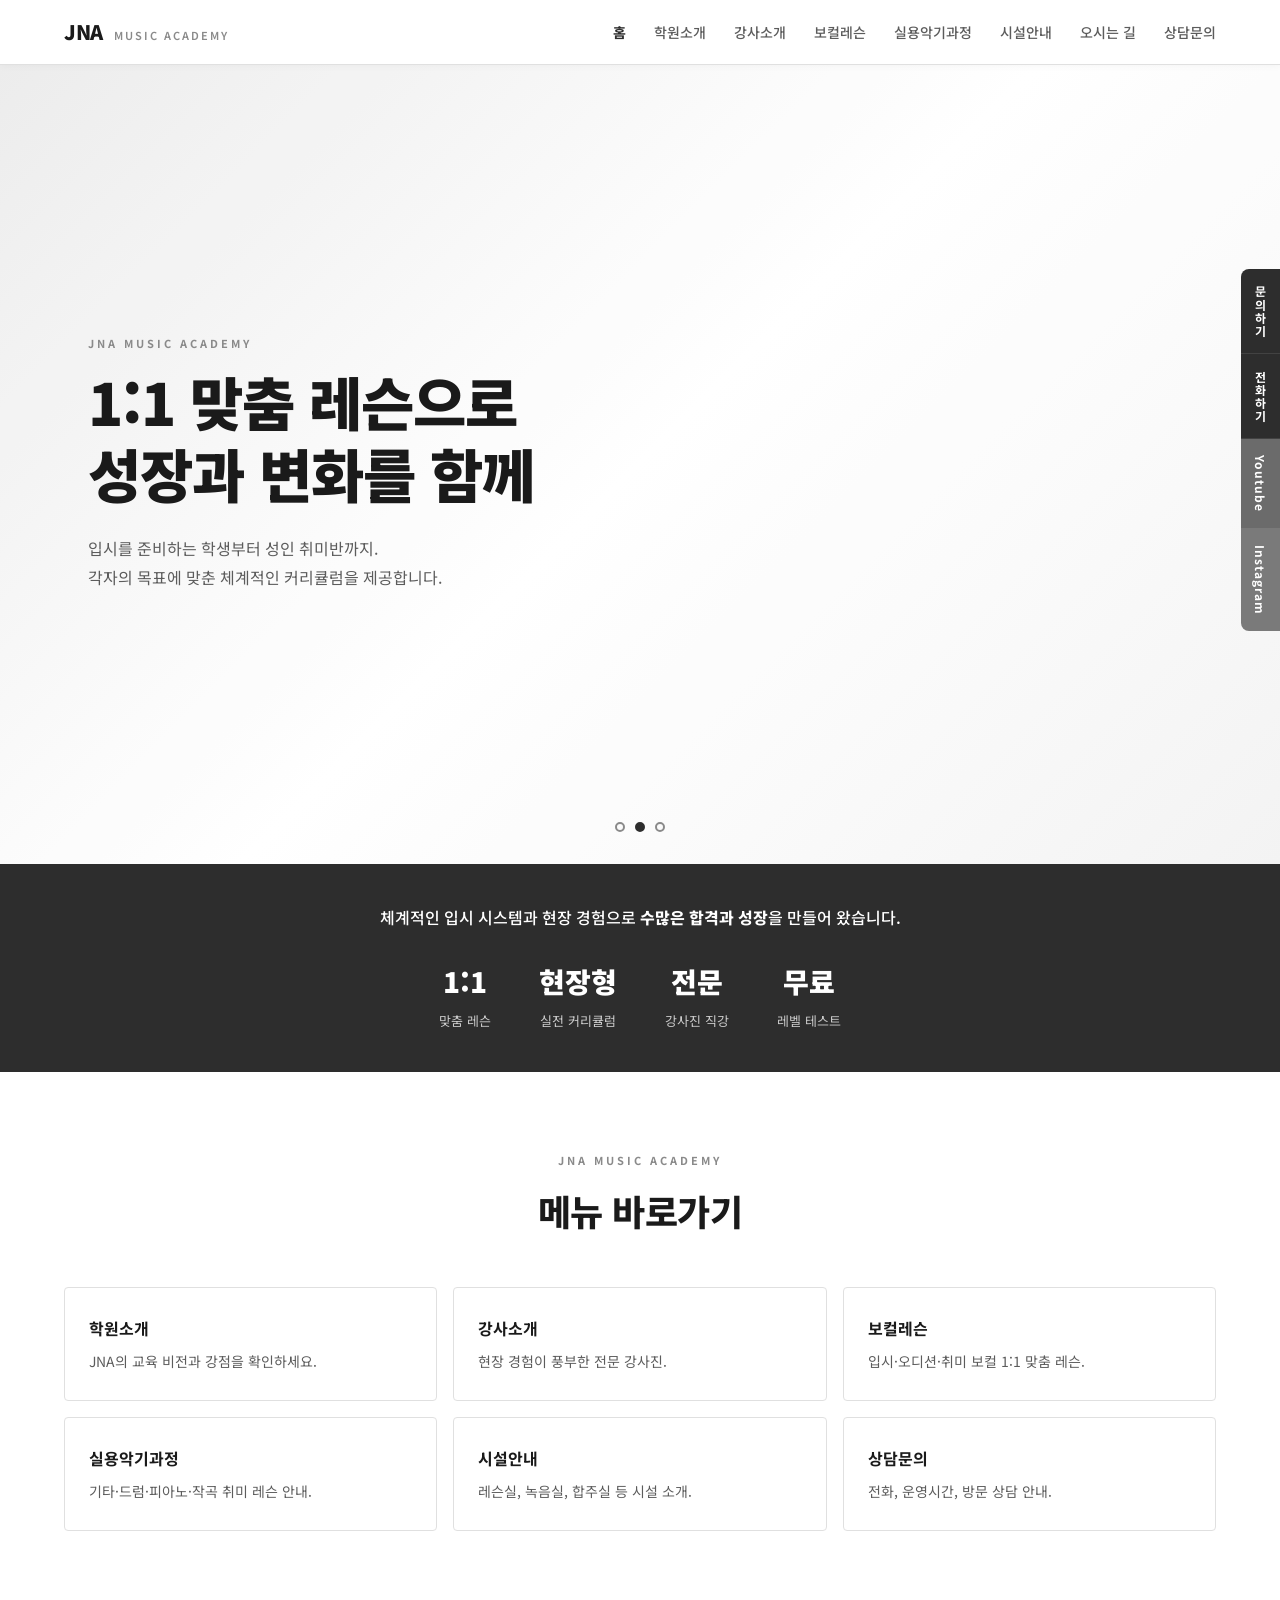
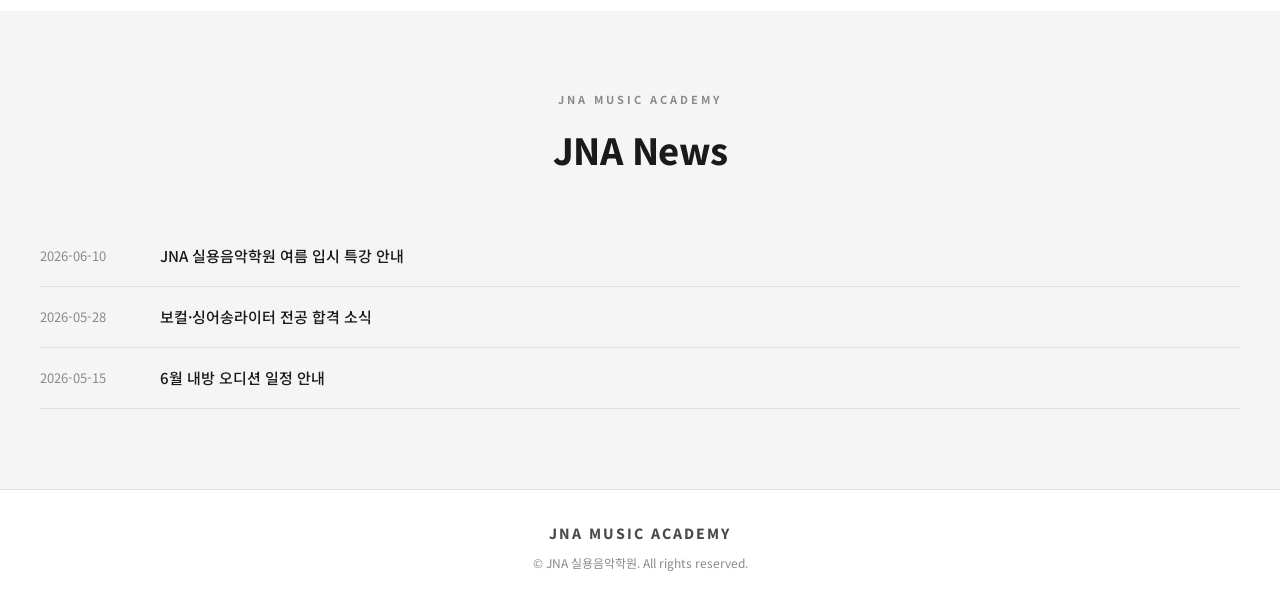
==== index.html @ 7a5629a4 "Add files via upload" ====
<!DOCTYPE html>
<html lang="ko">
<head>
  <meta charset="UTF-8">
  <meta name="viewport" content="width=device-width, initial-scale=1.0">
  <meta name="description" content="JNA 실용음악학원 — 보컬, 작곡·편곡, 프로듀싱, 실용음악 입시 전문">
  <title>JNA 실용음악학원</title>
  <link rel="preconnect" href="https://fonts.googleapis.com">
  <link rel="preconnect" href="https://fonts.gstatic.com" crossorigin>
  <link href="https://fonts.googleapis.com/css2?family=Noto+Sans+KR:wght@400;500;600;700;800;900&display=swap" rel="stylesheet">
  <link rel="stylesheet" href="styles.css">
</head>
<body data-page="home">

  <div id="site-quick"></div>
  <div id="site-header"></div>

  <section class="hero">
    <div class="hero-slide active">
      <div class="hero-dim"></div>
      <div class="hero-content">
        <p class="brand-tag">JNA Music Academy</p>
        <h1>즐거움과 성장으로 이어지는<br>실용음악 교육</h1>
        <p class="hero-sub">취미 보컬부터 실용음악 입시, 그리고 다양한 악기 레슨까지.<br>1:1 맞춤 수업과 체계적인 커리큘럼으로 각자의 목표를 함께 만들어갑니다.</p>
      </div>
    </div>
    <div class="hero-slide">
      <div class="hero-dim"></div>
      <div class="hero-content">
        <p class="brand-tag">JNA Music Academy</p>
        <h1>1:1 맞춤 레슨으로<br>성장과 변화를 함께</h1>
        <p class="hero-sub">입시를 준비하는 학생부터 성인 취미반까지.<br>각자의 목표에 맞춘 체계적인 커리큘럼을 제공합니다.</p>
      </div>
    </div>
    <div class="hero-slide">
      <div class="hero-dim"></div>
      <div class="hero-content">
        <p class="brand-tag">JNA Music Academy</p>
        <h1>배움에서 무대까지<br>함께하는 음악 교육</h1>
        <p class="hero-sub">레슨실에서 익힌 실력을<br>녹음과 공연 등 다양한 경험으로 이어갑니다.</p>
      </div>
    </div>
    <div class="hero-dots">
      <button class="dot active" aria-label="슬라이드 1"></button>
      <button class="dot" aria-label="슬라이드 2"></button>
      <button class="dot" aria-label="슬라이드 3"></button>
    </div>
  </section>

  <section class="stats-bar">
    <div class="stats-inner">
      <p class="stats-copy">체계적인 입시 시스템과 현장 경험으로 <strong>수많은 합격과 성장</strong>을 만들어 왔습니다.</p>
      <div class="stats-nums">
        <div class="stat-item"><strong>1:1</strong><span>맞춤 레슨</span></div>
        <div class="stat-item"><strong>현장형</strong><span>실전 커리큘럼</span></div>
        <div class="stat-item"><strong>전문</strong><span>강사진 직강</span></div>
        <div class="stat-item"><strong>무료</strong><span>레벨 테스트</span></div>
      </div>
    </div>
  </section>

  <main>
    <section class="section">
      <div class="section-head">
        <p class="brand-tag">JNA Music Academy</p>
        <h2>메뉴 바로가기</h2>
      </div>
      <div class="home-links">
        <a href="about.html" class="home-link-card">
          <h3>학원소개</h3>
          <p>JNA의 교육 비전과 강점을 확인하세요.</p>
        </a>
        <a href="teachers.html" class="home-link-card">
          <h3>강사소개</h3>
          <p>현장 경험이 풍부한 전문 강사진.</p>
        </a>
        <a href="vocal.html" class="home-link-card">
          <h3>보컬레슨</h3>
          <p>입시·오디션·취미 보컬 1:1 맞춤 레슨.</p>
        </a>
        <a href="programs.html" class="home-link-card">
          <h3>실용악기과정</h3>
          <p>기타·드럼·피아노·작곡 취미 레슨 안내.</p>
        </a>
        <a href="facility.html" class="home-link-card">
          <h3>시설안내</h3>
          <p>레슨실, 녹음실, 합주실 등 시설 소개.</p>
        </a>
        <a href="contact.html" class="home-link-card">
          <h3>상담문의</h3>
          <p>전화, 운영시간, 방문 상담 안내.</p>
        </a>
      </div>
    </section>

    <section class="section section--news">
      <div class="section-head">
        <p class="brand-tag">JNA Music Academy</p>
        <h2>JNA News</h2>
      </div>
      <ul class="news-list">
        <li>
          <a href="#">
            <span class="news-date">2026-06-10</span>
            <span class="news-title">JNA 실용음악학원 여름 입시 특강 안내</span>
          </a>
        </li>
        <li>
          <a href="#">
            <span class="news-date">2026-05-28</span>
            <span class="news-title">보컬·싱어송라이터 전공 합격 소식</span>
          </a>
        </li>
        <li>
          <a href="#">
            <span class="news-date">2026-05-15</span>
            <span class="news-title">6월 내방 오디션 일정 안내</span>
          </a>
        </li>
      </ul>
    </section>
  </main>

  <div id="site-footer"></div>
  <script src="common.js"></script>
  <script src="script.js"></script>
</body>
</html>
---- styles.css ----
*, *::before, *::after { box-sizing: border-box; margin: 0; padding: 0; }

:root {
  --bg: #ffffff;
  --bg-section: #f5f5f5;
  --bg-card: #ffffff;
  --accent: #4a4a4a;
  --accent-dark: #2d2d2d;
  --accent-light: #8a8a8a;
  --text: #1a1a1a;
  --text-sub: #5c5c5c;
  --text-dim: #8a8a8a;
  --border: #e0e0e0;
  --font: 'Noto Sans KR', -apple-system, sans-serif;
  --max: 1200px;
}

html { scroll-behavior: smooth; }

body {
  font-family: var(--font);
  background: var(--bg);
  color: var(--text);
  font-size: 15px;
  line-height: 1.6;
  -webkit-font-smoothing: antialiased;
}

a { color: inherit; text-decoration: none; }
ul { list-style: none; }

/* ===== Quick Menu ===== */
.quick-menu {
  position: fixed;
  right: 0;
  top: 50%;
  transform: translateY(-50%);
  z-index: 200;
  display: flex;
  flex-direction: column;
}

.quick-item {
  writing-mode: vertical-rl;
  text-orientation: mixed;
  padding: 16px 10px;
  font-size: 12px;
  font-weight: 700;
  letter-spacing: 1px;
  background: var(--accent-dark);
  color: #fff;
  border-bottom: 1px solid rgba(255,255,255,0.1);
  transition: background 0.15s;
}

.quick-item:first-child { border-radius: 8px 0 0 0; }
.quick-item:last-child { border-radius: 0 0 0 8px; border-bottom: none; }

.quick-item:hover { background: var(--accent); }

.quick-item--yt { background: #6b6b6b; }
.quick-item--yt:hover { background: #555; }
.quick-item--ig { background: #7a7a7a; }
.quick-item--ig:hover { background: #636363; }

/* ===== Header ===== */
.header {
  position: fixed;
  top: 0;
  left: 0;
  right: 0;
  z-index: 100;
  background: rgba(255, 255, 255, 0.97);
  border-bottom: 1px solid var(--border);
  box-shadow: 0 1px 8px rgba(0,0,0,0.04);
}

.header-inner {
  max-width: var(--max);
  margin: 0 auto;
  display: flex;
  align-items: center;
  padding: 0 24px;
  height: 64px;
}

.logo {
  font-size: 20px;
  font-weight: 900;
  letter-spacing: -0.5px;
  flex-shrink: 0;
  color: var(--text);
}

.logo span {
  font-size: 11px;
  font-weight: 600;
  color: var(--accent-light);
  letter-spacing: 2px;
  text-transform: uppercase;
  margin-left: 6px;
}

.nav {
  display: flex;
  gap: 28px;
  margin-left: auto;
}

.nav a {
  font-size: 14px;
  font-weight: 500;
  color: var(--text-sub);
  transition: color 0.15s;
  white-space: nowrap;
}

.nav a:hover { color: var(--accent-dark); }

.nav a.is-active {
  color: var(--accent-dark);
  font-weight: 700;
}

.menu-toggle {
  display: none;
  flex-direction: column;
  gap: 5px;
  background: none;
  border: none;
  cursor: pointer;
  padding: 4px;
  margin-left: auto;
}

.menu-toggle span {
  display: block;
  width: 22px;
  height: 2px;
  background: var(--text);
}

.container {
  max-width: var(--max);
  margin: 0 auto;
  padding: 0 24px;
}

/* ===== Sub page hero ===== */
.page-hero {
  margin-top: 64px;
  padding: 56px 0 48px;
  background: var(--bg-section);
  border-bottom: 1px solid var(--border);
}

.page-hero h1 {
  font-size: clamp(28px, 4vw, 38px);
  font-weight: 800;
  letter-spacing: -0.5px;
  margin-bottom: 12px;
}

.page-hero p:last-child {
  font-size: 15px;
  color: var(--text-sub);
  line-height: 1.7;
  max-width: 560px;
}

.page-content {
  max-width: 720px;
}

.page-lead {
  font-size: 16px;
  color: var(--text-sub);
  line-height: 1.85;
  margin-bottom: 16px;
}

/* ===== Home quick links ===== */
.home-links {
  display: grid;
  grid-template-columns: repeat(3, 1fr);
  gap: 16px;
}

.home-link-card {
  display: block;
  padding: 28px 24px;
  background: var(--bg-card);
  border: 1px solid var(--border);
  border-radius: 4px;
  transition: border-color 0.2s, box-shadow 0.2s, transform 0.2s;
}

.home-link-card:hover {
  border-color: var(--accent-light);
  box-shadow: 0 4px 16px rgba(0,0,0,0.06);
  transform: translateY(-2px);
}

.home-link-card h3 {
  font-size: 16px;
  font-weight: 700;
  margin-bottom: 8px;
}

.home-link-card p {
  font-size: 14px;
  color: var(--text-sub);
  line-height: 1.6;
}

/* ===== Hero ===== */
.hero {
  position: relative;
  height: 100vh;
  min-height: 560px;
  max-height: 800px;
  margin-top: 64px;
  overflow: hidden;
}

.hero-slide {
  position: absolute;
  inset: 0;
  background: linear-gradient(135deg, #f0f0f0 0%, #ffffff 50%, #e8e8e8 100%);
  opacity: 0;
  transition: opacity 0.8s ease;
}

.hero-slide.active { opacity: 1; }

.hero-slide:nth-child(2) {
  background: linear-gradient(135deg, #eaeaea 0%, #ffffff 50%, #f2f2f2 100%);
}

.hero-slide:nth-child(3) {
  background: linear-gradient(135deg, #e8e8e8 0%, #fafafa 50%, #eeeeee 100%);
}

.hero-dim {
  position: absolute;
  inset: 0;
  background: rgba(255,255,255,0.1);
}

.hero-content {
  position: relative;
  z-index: 1;
  display: flex;
  flex-direction: column;
  justify-content: center;
  height: 100%;
  max-width: var(--max);
  margin: 0 auto;
  padding: 0 48px;
}

.hero h1 {
  font-size: clamp(36px, 6vw, 58px);
  font-weight: 900;
  line-height: 1.25;
  letter-spacing: -1px;
  margin-bottom: 24px;
  color: var(--text);
}

.hero-sub {
  font-size: 16px;
  color: var(--text-sub);
  line-height: 1.85;
  max-width: 520px;
}

.hero-dots {
  position: absolute;
  bottom: 32px;
  left: 50%;
  transform: translateX(-50%);
  display: flex;
  gap: 10px;
  z-index: 2;
}

.dot {
  width: 10px;
  height: 10px;
  border-radius: 50%;
  border: 2px solid var(--accent-light);
  background: transparent;
  cursor: pointer;
  padding: 0;
  transition: background 0.2s, border-color 0.2s;
}

.dot.active,
.dot:hover {
  background: var(--accent-dark);
  border-color: var(--accent-dark);
}

/* ===== Brand tag ===== */
.brand-tag {
  font-size: 11px;
  font-weight: 700;
  letter-spacing: 3px;
  text-transform: uppercase;
  color: var(--accent-light);
  margin-bottom: 12px;
}

/* ===== Stats bar ===== */
.stats-bar {
  background: var(--accent-dark);
  color: #fff;
  padding: 40px 24px;
}

.stats-inner {
  max-width: var(--max);
  margin: 0 auto;
  text-align: center;
}

.stats-copy {
  font-size: 16px;
  font-weight: 500;
  margin-bottom: 28px;
  line-height: 1.7;
}

.stats-copy strong { font-weight: 800; }

.stats-nums {
  display: flex;
  justify-content: center;
  gap: 48px;
  flex-wrap: wrap;
}

.stat-item strong {
  display: block;
  font-size: 28px;
  font-weight: 900;
  margin-bottom: 4px;
}

.stat-item span {
  font-size: 13px;
  opacity: 0.75;
}

/* ===== Sections ===== */
.section {
  padding: 80px 24px;
  max-width: var(--max);
  margin: 0 auto;
}

.section--dark {
  max-width: none;
  background: var(--bg-section);
  padding-left: 0;
  padding-right: 0;
}

.section--dark .section-head,
.section--dark .vision-grid,
.section--dark .program-grid {
  max-width: var(--max);
  margin-left: auto;
  margin-right: auto;
  padding: 0 24px;
}

.section-head {
  text-align: center;
  margin-bottom: 48px;
}

.section-head h2 {
  font-size: clamp(26px, 4vw, 36px);
  font-weight: 800;
  letter-spacing: -0.5px;
  margin-bottom: 12px;
  color: var(--text);
}

.section-desc {
  font-size: 15px;
  color: var(--text-sub);
  line-height: 1.7;
  max-width: 560px;
  margin: 0 auto;
}

/* ===== Video grid ===== */
.video-grid {
  display: grid;
  grid-template-columns: repeat(3, 1fr);
  gap: 20px;
}

.video-card {
  display: block;
  transition: transform 0.2s;
}

.video-card:hover { transform: translateY(-4px); }

.video-thumb {
  position: relative;
  aspect-ratio: 16/9;
  border: 1px solid var(--border);
  border-radius: 4px;
  overflow: hidden;
  margin-bottom: 12px;
  background: linear-gradient(135deg, #e8e8e8, #d4d4d4);
}

.play-btn {
  position: absolute;
  inset: 0;
  display: flex;
  align-items: center;
  justify-content: center;
  font-size: 13px;
  font-weight: 700;
  color: var(--text);
  background: rgba(255,255,255,0.55);
  transition: background 0.2s, color 0.2s;
}

.video-card:hover .play-btn {
  background: rgba(45, 45, 45, 0.75);
  color: #fff;
}

.video-card p {
  font-size: 14px;
  font-weight: 600;
  color: var(--text-sub);
}

/* ===== Vision ===== */
.vision-grid {
  display: grid;
  grid-template-columns: repeat(4, 1fr);
  gap: 16px;
}

.vision-card {
  background: var(--bg-card);
  border: 1px solid var(--border);
  padding: 32px 24px;
  text-align: center;
  transition: border-color 0.2s, box-shadow 0.2s;
}

.vision-card:hover {
  border-color: var(--accent-light);
  box-shadow: 0 4px 16px rgba(0,0,0,0.06);
}

.vision-card h3 {
  font-size: 16px;
  font-weight: 800;
  color: var(--accent-dark);
  margin-bottom: 14px;
}

.vision-card p {
  font-size: 14px;
  color: var(--text-sub);
  line-height: 1.7;
}

/* ===== Teachers ===== */
.teacher-grid {
  display: grid;
  grid-template-columns: repeat(3, 1fr);
  gap: 24px;
}

.teacher-item {
  text-align: center;
  padding: 36px 24px;
  background: var(--bg-card);
  border: 1px solid var(--border);
  border-radius: 4px;
  box-shadow: 0 2px 8px rgba(0,0,0,0.04);
}

.teacher-photo {
  width: 100px;
  height: 100px;
  margin: 0 auto 20px;
  border-radius: 50%;
  background: linear-gradient(135deg, #6b6b6b, #3d3d3d);
  display: flex;
  align-items: center;
  justify-content: center;
  font-size: 36px;
  font-weight: 900;
  color: #fff;
}

.teacher-item h3 {
  font-size: 18px;
  font-weight: 700;
  margin-bottom: 6px;
}

.teacher-field {
  font-size: 13px;
  color: var(--accent);
  font-weight: 600;
  margin-bottom: 12px;
}

.teacher-item p:last-child {
  font-size: 14px;
  color: var(--text-sub);
  line-height: 1.65;
}

/* ===== Programs ===== */
.program-grid {
  display: grid;
  grid-template-columns: repeat(4, 1fr);
  gap: 12px;
}

.program-item {
  background: var(--bg-card);
  border: 1px solid var(--border);
  padding: 24px 20px;
  transition: border-color 0.2s, box-shadow 0.2s;
}

a.program-item {
  display: block;
  text-decoration: none;
  color: inherit;
}

.program-item:hover {
  border-color: var(--accent-light);
  box-shadow: 0 2px 12px rgba(0,0,0,0.05);
}

.program-item h4 {
  font-size: 14px;
  font-weight: 700;
  margin-bottom: 8px;
  color: var(--text);
}

.program-item p {
  font-size: 13px;
  color: var(--text-dim);
  line-height: 1.6;
}

/* ===== Facility slider ===== */
.facility-slider {
  max-width: 900px;
  margin: 0 auto;
}

.facility-track {
  display: flex;
  overflow: hidden;
  border-radius: 4px;
  border: 1px solid var(--border);
}

.facility-slide {
  min-width: 100%;
  height: 400px;
  background-image: var(--bg);
  display: flex;
  align-items: center;
  justify-content: center;
  transition: transform 0.4s ease;
}

.facility-slide span {
  font-size: 28px;
  font-weight: 800;
  color: rgba(0,0,0,0.15);
  letter-spacing: 4px;
}

.facility-nav {
  display: flex;
  align-items: center;
  justify-content: center;
  gap: 24px;
  margin-top: 20px;
}

.fac-prev,
.fac-next {
  width: 40px;
  height: 40px;
  border: 1px solid var(--border);
  background: var(--bg-card);
  color: var(--text);
  font-size: 20px;
  cursor: pointer;
  border-radius: 4px;
  transition: border-color 0.15s, color 0.15s, background 0.15s;
}

.fac-prev:hover,
.fac-next:hover {
  border-color: var(--accent);
  color: var(--accent-dark);
  background: var(--bg-section);
}

.fac-count {
  font-size: 14px;
  color: var(--text-sub);
}

.fac-count em {
  font-style: normal;
  color: var(--accent-dark);
  font-weight: 700;
}

/* ===== News ===== */
.section--news {
  background: var(--bg-section);
  max-width: none;
}

.section--news {
  padding-left: 24px;
  padding-right: 24px;
}

.section--news .section-head,
.section--news .news-list {
  max-width: var(--max);
  margin-left: auto;
  margin-right: auto;
}

.news-list li {
  border-bottom: 1px solid var(--border);
}

.news-list a {
  display: flex;
  align-items: center;
  gap: 20px;
  padding: 18px 0;
  transition: color 0.15s;
}

.news-list a:hover { color: var(--accent-dark); }

.news-date {
  font-size: 13px;
  color: var(--text-dim);
  flex-shrink: 0;
  width: 100px;
}

.news-title {
  font-size: 15px;
  font-weight: 500;
}

/* ===== Contact ===== */
.contact-section {
  max-width: none;
  background: var(--bg-section);
}

.contact-section .section-head,
.contact-section .contact-box {
  max-width: 640px;
  margin-left: auto;
  margin-right: auto;
  padding: 0 24px;
}

.contact-box {
  text-align: center;
}

.contact-phone {
  margin-bottom: 32px;
}

.phone-num {
  display: block;
  font-size: clamp(32px, 6vw, 44px);
  font-weight: 900;
  letter-spacing: 2px;
  color: var(--accent-dark);
  margin-bottom: 8px;
  transition: opacity 0.15s;
}

.phone-num:hover { opacity: 0.7; }

.contact-phone p {
  font-size: 14px;
  color: var(--text-sub);
}

.hours-table {
  width: 100%;
  border-collapse: collapse;
  margin-bottom: 28px;
  font-size: 14px;
  background: var(--bg-card);
}

.hours-table th,
.hours-table td {
  padding: 12px 16px;
  border: 1px solid var(--border);
  text-align: left;
}

.hours-table th {
  width: 100px;
  background: var(--bg-section);
  font-weight: 700;
  color: var(--accent-dark);
}

.hours-table td { color: var(--text-sub); }

.contact-extra {
  margin-bottom: 32px;
  font-size: 14px;
  color: var(--text-sub);
  line-height: 2;
}

.contact-extra a { color: var(--text); }
.contact-extra a:hover { color: var(--accent-dark); }

.btn-contact {
  display: inline-block;
  padding: 16px 48px;
  background: var(--accent-dark);
  color: #fff;
  font-size: 16px;
  font-weight: 700;
  border-radius: 4px;
  transition: background 0.15s;
}

.btn-contact:hover { background: var(--accent); }

/* ===== Footer ===== */
.footer {
  padding: 32px 24px;
  border-top: 1px solid var(--border);
  text-align: center;
  background: var(--bg);
}

.footer-logo {
  font-size: 14px;
  font-weight: 800;
  color: var(--accent);
  letter-spacing: 2px;
  text-transform: uppercase;
  margin-bottom: 8px;
}

.footer p:last-child {
  font-size: 12px;
  color: var(--text-dim);
}

/* ===== Responsive ===== */
@media (max-width: 1024px) {
  .vision-grid { grid-template-columns: repeat(2, 1fr); }
  .program-grid { grid-template-columns: repeat(3, 1fr); }
}

@media (max-width: 768px) {
  .quick-menu { display: none; }

  .nav {
    display: none;
    position: absolute;
    top: 64px;
    left: 0;
    right: 0;
    flex-direction: column;
    gap: 0;
    background: rgba(255,255,255,0.98);
    border-bottom: 1px solid var(--border);
    padding: 12px 24px 20px;
    box-shadow: 0 4px 12px rgba(0,0,0,0.06);
  }

  .nav.open { display: flex; }

  .nav a {
    padding: 12px 0;
    border-bottom: 1px solid var(--border);
  }

  .menu-toggle { display: flex; }

  .hero-content { padding: 0 24px; }

  .video-grid { grid-template-columns: repeat(2, 1fr); }

  .teacher-grid { grid-template-columns: 1fr; }

  .program-grid { grid-template-columns: repeat(2, 1fr); }

  .stats-nums { gap: 24px; }

  .facility-slide { height: 260px; }

  .news-list a { flex-direction: column; align-items: flex-start; gap: 4px; }
}

@media (max-width: 900px) {
  .home-links { grid-template-columns: repeat(2, 1fr); }
}

@media (max-width: 480px) {
  .video-grid,
  .program-grid,
  .vision-grid,
  .home-links {
    grid-template-columns: 1fr;
  }
}
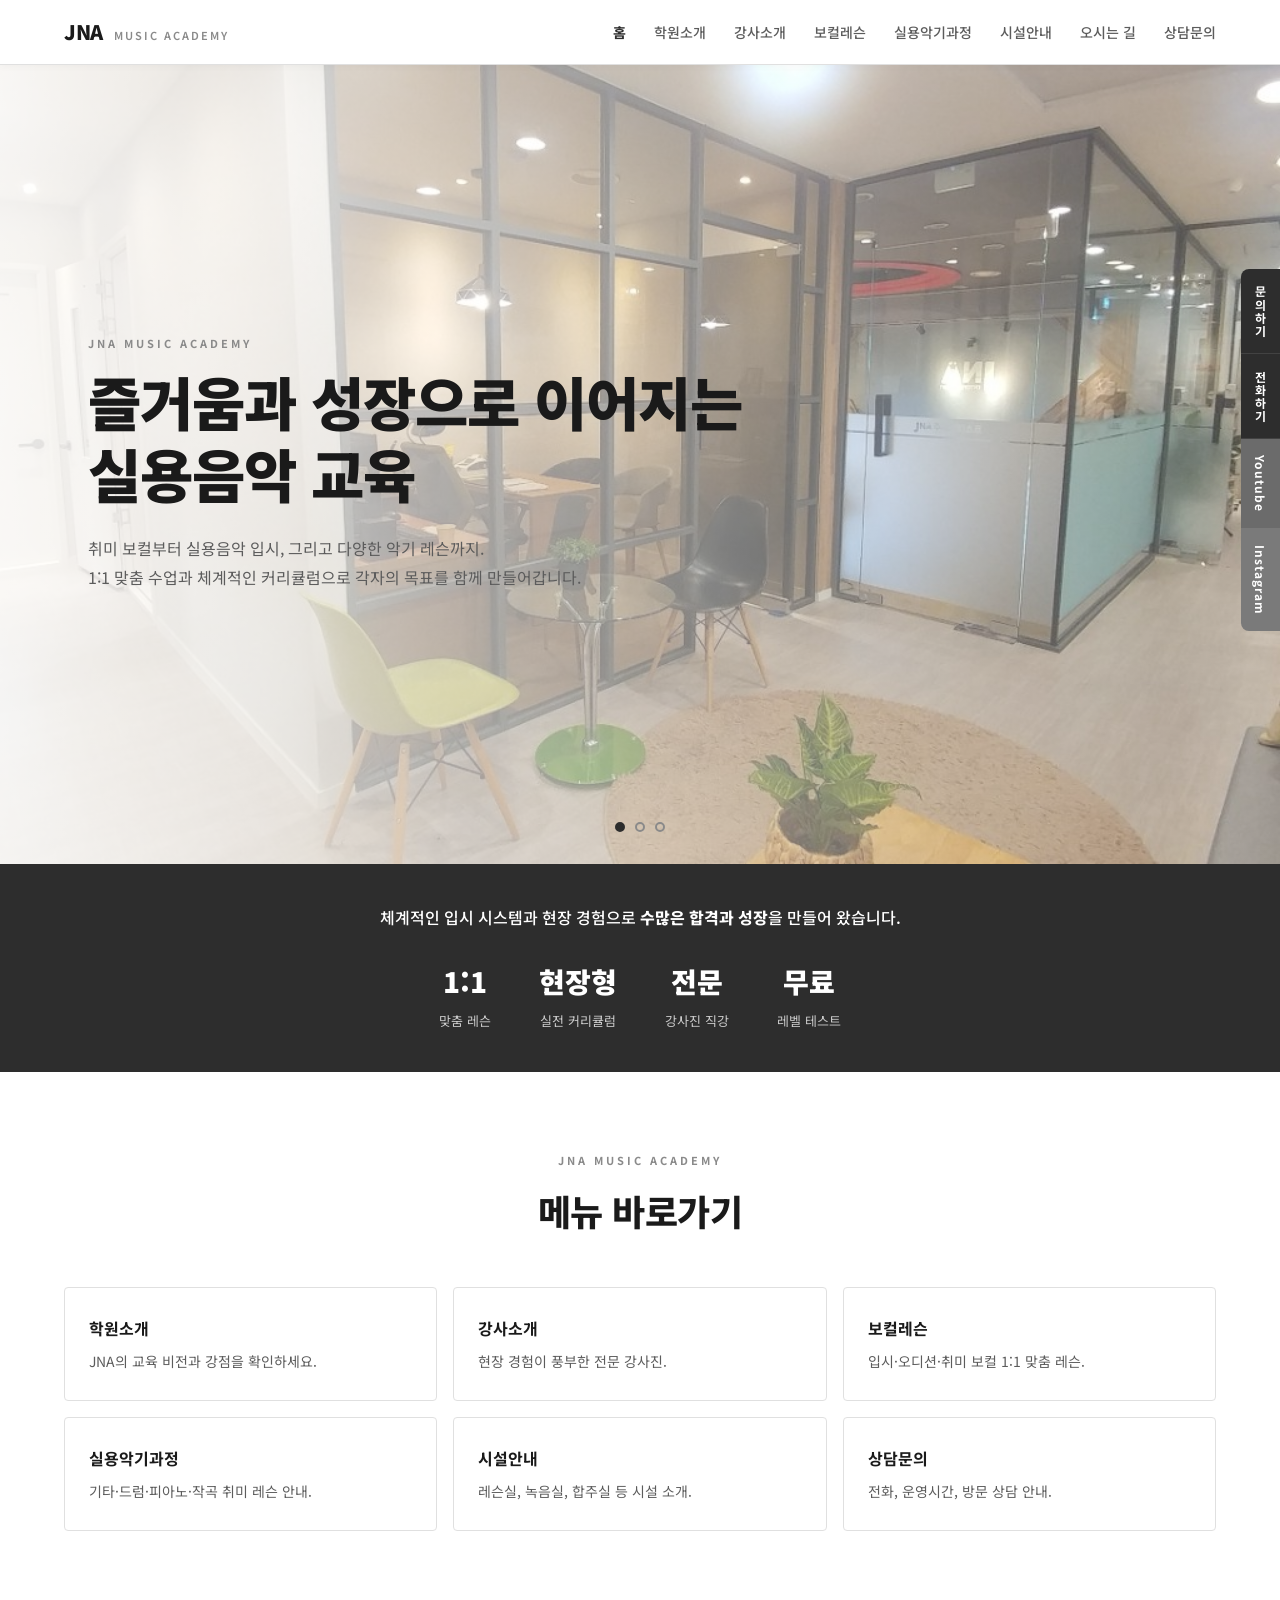
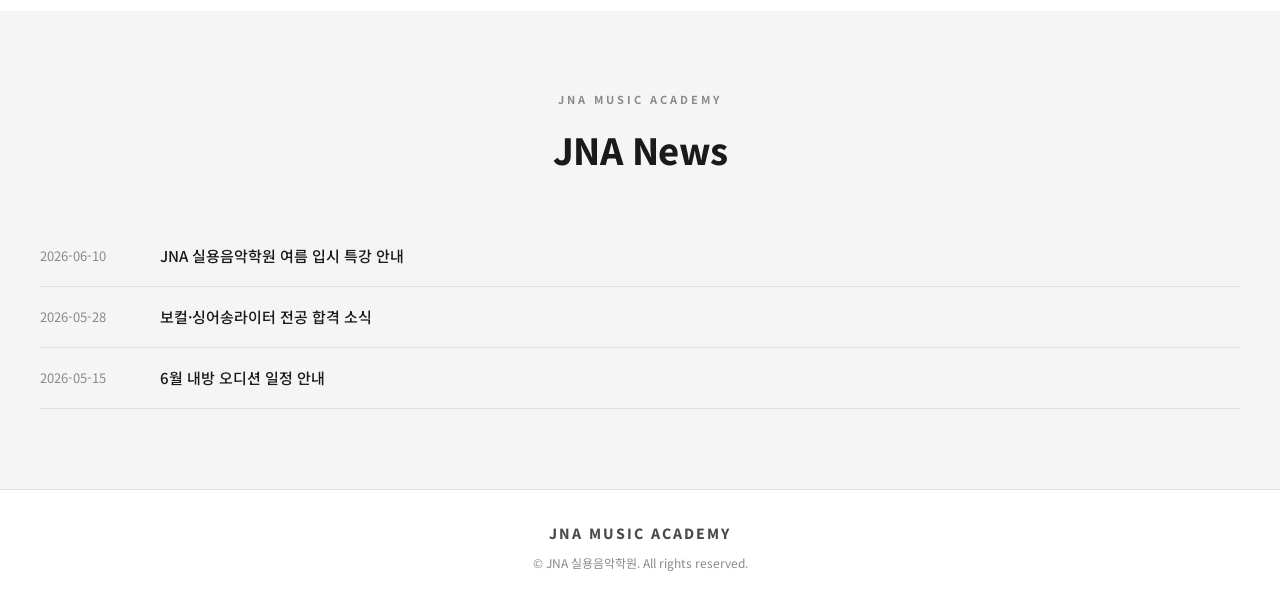
==== commit d6a8385c: "메인 슬라이드에 학원 시설 사진 3장 적용 Co-authored-by: Cursor <cursoragent@cursor.com>" ====
--- a/index.html
+++ b/index.html
@@ -16,7 +16,7 @@
   <div id="site-header"></div>
 
   <section class="hero">
-    <div class="hero-slide active">
+    <div class="hero-slide hero-slide--photo hero-slide--photo-1 active">
       <div class="hero-dim"></div>
       <div class="hero-content">
         <p class="brand-tag">JNA Music Academy</p>
@@ -24,7 +24,7 @@
         <p class="hero-sub">취미 보컬부터 실용음악 입시, 그리고 다양한 악기 레슨까지.<br>1:1 맞춤 수업과 체계적인 커리큘럼으로 각자의 목표를 함께 만들어갑니다.</p>
       </div>
     </div>
-    <div class="hero-slide">
+    <div class="hero-slide hero-slide--photo hero-slide--photo-2">
       <div class="hero-dim"></div>
       <div class="hero-content">
         <p class="brand-tag">JNA Music Academy</p>
@@ -32,7 +32,7 @@
         <p class="hero-sub">입시를 준비하는 학생부터 성인 취미반까지.<br>각자의 목표에 맞춘 체계적인 커리큘럼을 제공합니다.</p>
       </div>
     </div>
-    <div class="hero-slide">
+    <div class="hero-slide hero-slide--photo hero-slide--photo-3">
       <div class="hero-dim"></div>
       <div class="hero-content">
         <p class="brand-tag">JNA Music Academy</p>
--- a/styles.css
+++ b/styles.css
@@ -233,12 +233,20 @@
 
 .hero-slide.active { opacity: 1; }
 
-.hero-slide:nth-child(2) {
-  background: linear-gradient(135deg, #eaeaea 0%, #ffffff 50%, #f2f2f2 100%);
-}
-
-.hero-slide:nth-child(3) {
-  background: linear-gradient(135deg, #e8e8e8 0%, #fafafa 50%, #eeeeee 100%);
+.hero-slide--photo .hero-dim {
+  background: linear-gradient(90deg, rgba(255,255,255,0.88) 0%, rgba(255,255,255,0.55) 45%, rgba(255,255,255,0.15) 100%);
+}
+
+.hero-slide--photo-1 {
+  background: url('images/hero-slide-1.png') center / cover no-repeat;
+}
+
+.hero-slide--photo-2 {
+  background: url('images/hero-slide-2.png') center / cover no-repeat;
+}
+
+.hero-slide--photo-3 {
+  background: url('images/hero-slide-3.png') center / cover no-repeat;
 }
 
 .hero-dim {
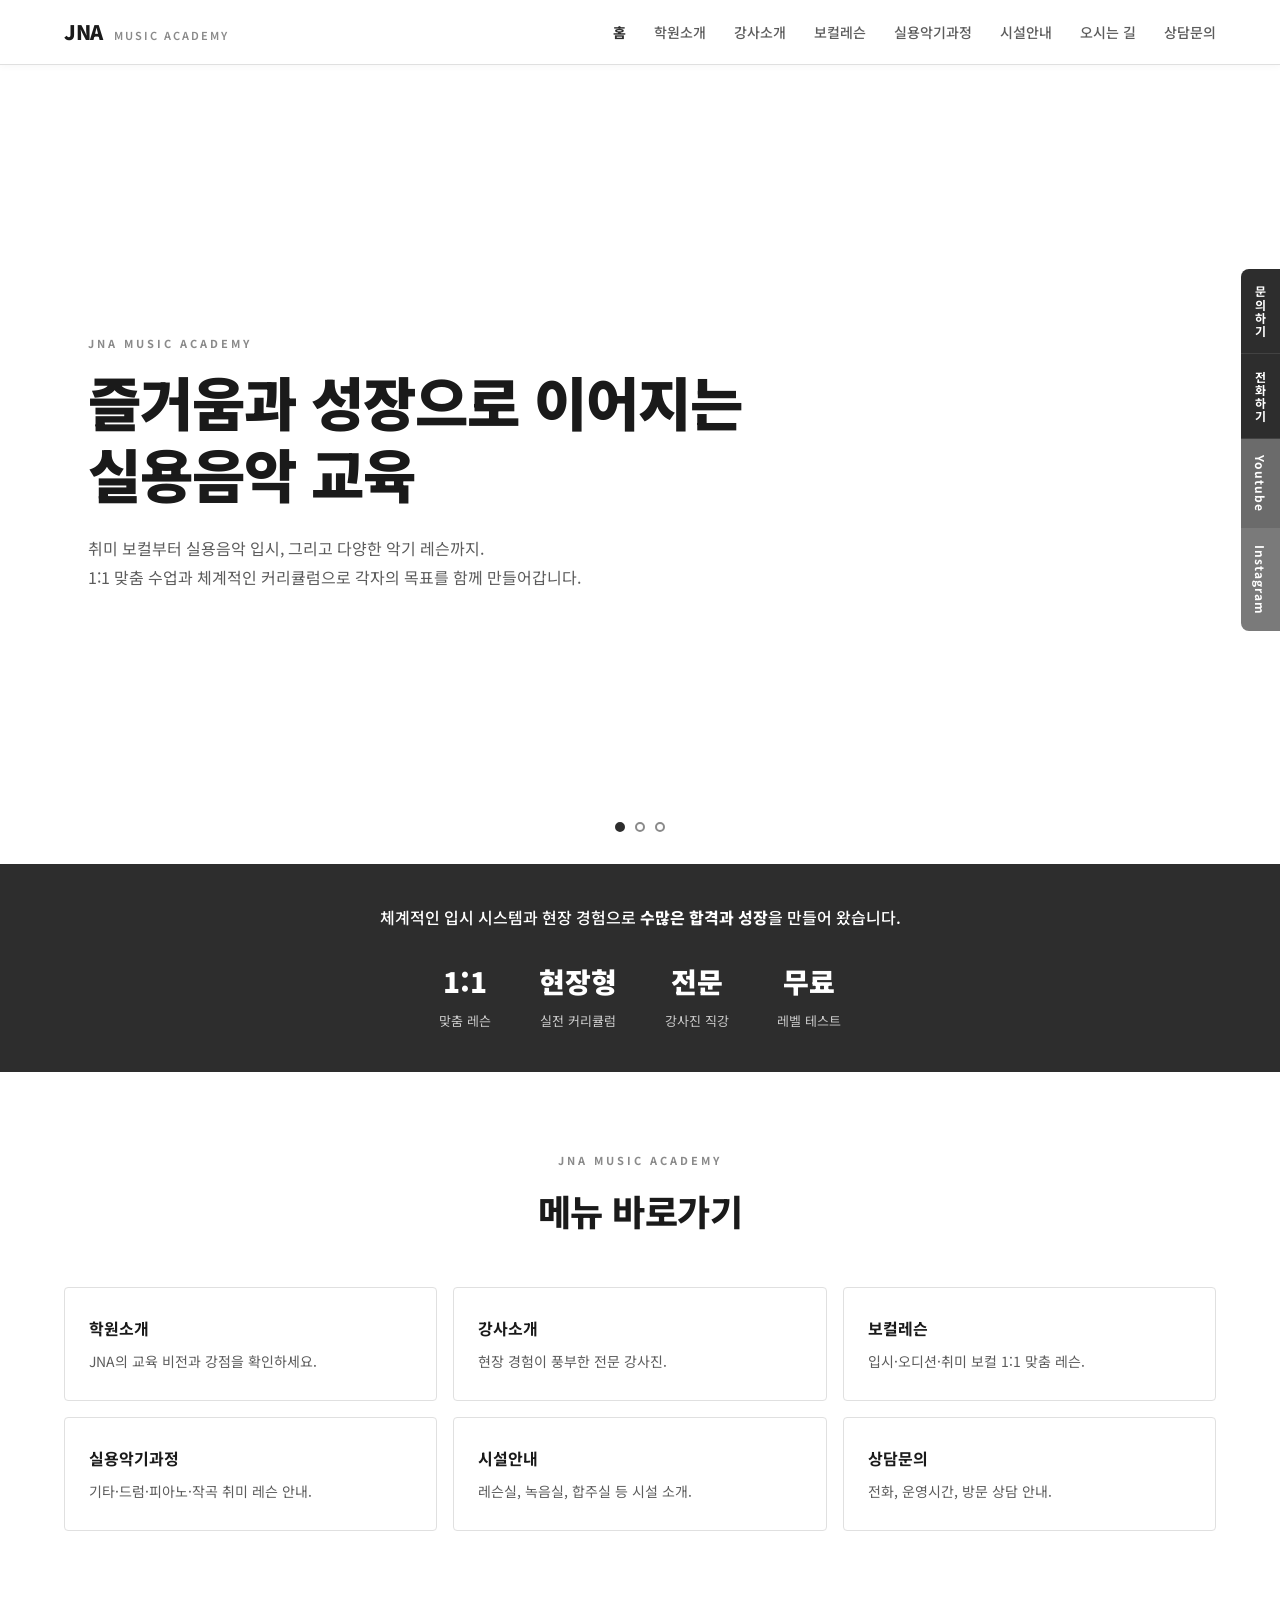
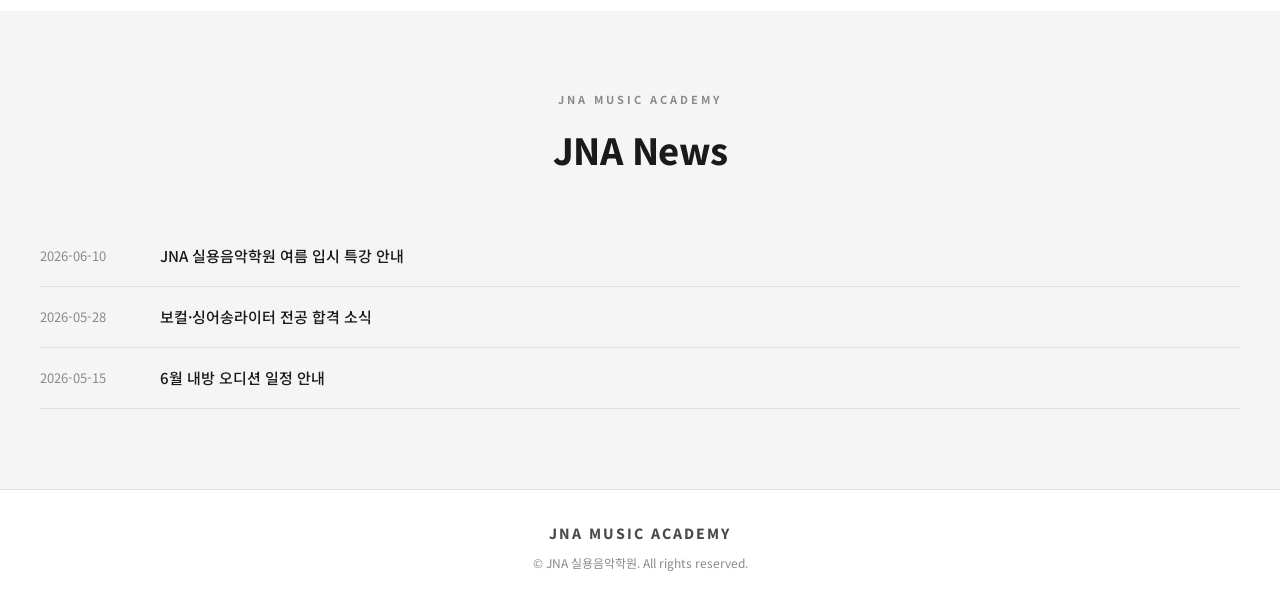
==== commit a44505c1: "집 PC 작업: 페이지 확장, 이미지, 상담문의 및 운영시간" ====
--- a/index.html
+++ b/index.html
@@ -1,128 +1,129 @@
-<!DOCTYPE html>
-<html lang="ko">
-<head>
-  <meta charset="UTF-8">
-  <meta name="viewport" content="width=device-width, initial-scale=1.0">
-  <meta name="description" content="JNA 실용음악학원 — 보컬, 작곡·편곡, 프로듀싱, 실용음악 입시 전문">
-  <title>JNA 실용음악학원</title>
-  <link rel="preconnect" href="https://fonts.googleapis.com">
-  <link rel="preconnect" href="https://fonts.gstatic.com" crossorigin>
-  <link href="https://fonts.googleapis.com/css2?family=Noto+Sans+KR:wght@400;500;600;700;800;900&display=swap" rel="stylesheet">
-  <link rel="stylesheet" href="styles.css">
-</head>
-<body data-page="home">
-
-  <div id="site-quick"></div>
-  <div id="site-header"></div>
-
-  <section class="hero">
-    <div class="hero-slide hero-slide--photo hero-slide--photo-1 active">
-      <div class="hero-dim"></div>
-      <div class="hero-content">
-        <p class="brand-tag">JNA Music Academy</p>
-        <h1>즐거움과 성장으로 이어지는<br>실용음악 교육</h1>
-        <p class="hero-sub">취미 보컬부터 실용음악 입시, 그리고 다양한 악기 레슨까지.<br>1:1 맞춤 수업과 체계적인 커리큘럼으로 각자의 목표를 함께 만들어갑니다.</p>
-      </div>
-    </div>
-    <div class="hero-slide hero-slide--photo hero-slide--photo-2">
-      <div class="hero-dim"></div>
-      <div class="hero-content">
-        <p class="brand-tag">JNA Music Academy</p>
-        <h1>1:1 맞춤 레슨으로<br>성장과 변화를 함께</h1>
-        <p class="hero-sub">입시를 준비하는 학생부터 성인 취미반까지.<br>각자의 목표에 맞춘 체계적인 커리큘럼을 제공합니다.</p>
-      </div>
-    </div>
-    <div class="hero-slide hero-slide--photo hero-slide--photo-3">
-      <div class="hero-dim"></div>
-      <div class="hero-content">
-        <p class="brand-tag">JNA Music Academy</p>
-        <h1>배움에서 무대까지<br>함께하는 음악 교육</h1>
-        <p class="hero-sub">레슨실에서 익힌 실력을<br>녹음과 공연 등 다양한 경험으로 이어갑니다.</p>
-      </div>
-    </div>
-    <div class="hero-dots">
-      <button class="dot active" aria-label="슬라이드 1"></button>
-      <button class="dot" aria-label="슬라이드 2"></button>
-      <button class="dot" aria-label="슬라이드 3"></button>
-    </div>
-  </section>
-
-  <section class="stats-bar">
-    <div class="stats-inner">
-      <p class="stats-copy">체계적인 입시 시스템과 현장 경험으로 <strong>수많은 합격과 성장</strong>을 만들어 왔습니다.</p>
-      <div class="stats-nums">
-        <div class="stat-item"><strong>1:1</strong><span>맞춤 레슨</span></div>
-        <div class="stat-item"><strong>현장형</strong><span>실전 커리큘럼</span></div>
-        <div class="stat-item"><strong>전문</strong><span>강사진 직강</span></div>
-        <div class="stat-item"><strong>무료</strong><span>레벨 테스트</span></div>
-      </div>
-    </div>
-  </section>
-
-  <main>
-    <section class="section">
-      <div class="section-head">
-        <p class="brand-tag">JNA Music Academy</p>
-        <h2>메뉴 바로가기</h2>
-      </div>
-      <div class="home-links">
-        <a href="about.html" class="home-link-card">
-          <h3>학원소개</h3>
-          <p>JNA의 교육 비전과 강점을 확인하세요.</p>
-        </a>
-        <a href="teachers.html" class="home-link-card">
-          <h3>강사소개</h3>
-          <p>현장 경험이 풍부한 전문 강사진.</p>
-        </a>
-        <a href="vocal.html" class="home-link-card">
-          <h3>보컬레슨</h3>
-          <p>입시·오디션·취미 보컬 1:1 맞춤 레슨.</p>
-        </a>
-        <a href="programs.html" class="home-link-card">
-          <h3>실용악기과정</h3>
-          <p>기타·드럼·피아노·작곡 취미 레슨 안내.</p>
-        </a>
-        <a href="facility.html" class="home-link-card">
-          <h3>시설안내</h3>
-          <p>레슨실, 녹음실, 합주실 등 시설 소개.</p>
-        </a>
-        <a href="contact.html" class="home-link-card">
-          <h3>상담문의</h3>
-          <p>전화, 운영시간, 방문 상담 안내.</p>
-        </a>
-      </div>
-    </section>
-
-    <section class="section section--news">
-      <div class="section-head">
-        <p class="brand-tag">JNA Music Academy</p>
-        <h2>JNA News</h2>
-      </div>
-      <ul class="news-list">
-        <li>
-          <a href="#">
-            <span class="news-date">2026-06-10</span>
-            <span class="news-title">JNA 실용음악학원 여름 입시 특강 안내</span>
-          </a>
-        </li>
-        <li>
-          <a href="#">
-            <span class="news-date">2026-05-28</span>
-            <span class="news-title">보컬·싱어송라이터 전공 합격 소식</span>
-          </a>
-        </li>
-        <li>
-          <a href="#">
-            <span class="news-date">2026-05-15</span>
-            <span class="news-title">6월 내방 오디션 일정 안내</span>
-          </a>
-        </li>
-      </ul>
-    </section>
-  </main>
-
-  <div id="site-footer"></div>
-  <script src="common.js"></script>
-  <script src="script.js"></script>
-</body>
-</html>
+<!DOCTYPE html>
+<html lang="ko">
+<head>
+  <meta charset="UTF-8">
+  <meta name="viewport" content="width=device-width, initial-scale=1.0">
+  <meta name="description" content="JNA 실용음악학원 — 보컬, 작곡·편곡, 프로듀싱, 실용음악 입시 전문">
+  <title>JNA 실용음악학원</title>
+  <link rel="preconnect" href="https://fonts.googleapis.com">
+  <link rel="preconnect" href="https://fonts.gstatic.com" crossorigin>
+  <link href="https://fonts.googleapis.com/css2?family=Noto+Sans+KR:wght@400;500;600;700;800;900&display=swap" rel="stylesheet">
+  <link rel="stylesheet" href="styles.css">
+  <link rel="stylesheet" href="images.css">
+</head>
+<body data-page="home">
+
+  <div id="site-quick"></div>
+  <div id="site-header"></div>
+
+  <section class="hero">
+    <div class="hero-slide active">
+      <div class="hero-dim"></div>
+      <div class="hero-content">
+        <p class="brand-tag">JNA Music Academy</p>
+        <h1>즐거움과 성장으로 이어지는<br>실용음악 교육</h1>
+        <p class="hero-sub">취미 보컬부터 실용음악 입시, 그리고 다양한 악기 레슨까지.<br>1:1 맞춤 수업과 체계적인 커리큘럼으로 각자의 목표를 함께 만들어갑니다.</p>
+      </div>
+    </div>
+    <div class="hero-slide">
+      <div class="hero-dim"></div>
+      <div class="hero-content">
+        <p class="brand-tag">JNA Music Academy</p>
+        <h1>1:1 맞춤 레슨으로<br>성장과 변화를 함께</h1>
+        <p class="hero-sub">입시를 준비하는 학생부터 성인 취미반까지.<br>각자의 목표에 맞춘 체계적인 커리큘럼을 제공합니다.</p>
+      </div>
+    </div>
+    <div class="hero-slide">
+      <div class="hero-dim"></div>
+      <div class="hero-content">
+        <p class="brand-tag">JNA Music Academy</p>
+        <h1>배움에서 무대까지<br>함께하는 음악 교육</h1>
+        <p class="hero-sub">레슨실에서 익힌 실력을<br>녹음과 공연 등 다양한 경험으로 이어갑니다.</p>
+      </div>
+    </div>
+    <div class="hero-dots">
+      <button class="dot active" aria-label="슬라이드 1"></button>
+      <button class="dot" aria-label="슬라이드 2"></button>
+      <button class="dot" aria-label="슬라이드 3"></button>
+    </div>
+  </section>
+
+  <section class="stats-bar">
+    <div class="stats-inner">
+      <p class="stats-copy">체계적인 입시 시스템과 현장 경험으로 <strong>수많은 합격과 성장</strong>을 만들어 왔습니다.</p>
+      <div class="stats-nums">
+        <div class="stat-item"><strong>1:1</strong><span>맞춤 레슨</span></div>
+        <div class="stat-item"><strong>현장형</strong><span>실전 커리큘럼</span></div>
+        <div class="stat-item"><strong>전문</strong><span>강사진 직강</span></div>
+        <div class="stat-item"><strong>무료</strong><span>레벨 테스트</span></div>
+      </div>
+    </div>
+  </section>
+
+  <main>
+    <section class="section">
+      <div class="section-head">
+        <p class="brand-tag">JNA Music Academy</p>
+        <h2>메뉴 바로가기</h2>
+      </div>
+      <div class="home-links">
+        <a href="about.html" class="home-link-card">
+          <h3>학원소개</h3>
+          <p>JNA의 교육 비전과 강점을 확인하세요.</p>
+        </a>
+        <a href="teachers.html" class="home-link-card">
+          <h3>강사소개</h3>
+          <p>현장 경험이 풍부한 전문 강사진.</p>
+        </a>
+        <a href="vocal.html" class="home-link-card">
+          <h3>보컬레슨</h3>
+          <p>입시·오디션·취미 보컬 1:1 맞춤 레슨.</p>
+        </a>
+        <a href="programs.html" class="home-link-card">
+          <h3>실용악기과정</h3>
+          <p>기타·드럼·피아노·작곡 취미 레슨 안내.</p>
+        </a>
+        <a href="facility.html" class="home-link-card">
+          <h3>시설안내</h3>
+          <p>레슨실, 녹음실, 합주실 등 시설 소개.</p>
+        </a>
+        <a href="contact.html" class="home-link-card">
+          <h3>상담문의</h3>
+          <p>전화, 운영시간, 방문 상담 안내.</p>
+        </a>
+      </div>
+    </section>
+
+    <section class="section section--news">
+      <div class="section-head">
+        <p class="brand-tag">JNA Music Academy</p>
+        <h2>JNA News</h2>
+      </div>
+      <ul class="news-list">
+        <li>
+          <a href="#">
+            <span class="news-date">2026-06-10</span>
+            <span class="news-title">JNA 실용음악학원 여름 입시 특강 안내</span>
+          </a>
+        </li>
+        <li>
+          <a href="#">
+            <span class="news-date">2026-05-28</span>
+            <span class="news-title">보컬·싱어송라이터 전공 합격 소식</span>
+          </a>
+        </li>
+        <li>
+          <a href="#">
+            <span class="news-date">2026-05-15</span>
+            <span class="news-title">6월 내방 오디션 일정 안내</span>
+          </a>
+        </li>
+      </ul>
+    </section>
+  </main>
+
+  <div id="site-footer"></div>
+  <script src="common.js"></script>
+  <script src="script.js"></script>
+</body>
+</html>
--- a/styles.css
+++ b/styles.css
@@ -1,855 +1,838 @@
-*, *::before, *::after { box-sizing: border-box; margin: 0; padding: 0; }
-
-:root {
-  --bg: #ffffff;
-  --bg-section: #f5f5f5;
-  --bg-card: #ffffff;
-  --accent: #4a4a4a;
-  --accent-dark: #2d2d2d;
-  --accent-light: #8a8a8a;
-  --text: #1a1a1a;
-  --text-sub: #5c5c5c;
-  --text-dim: #8a8a8a;
-  --border: #e0e0e0;
-  --font: 'Noto Sans KR', -apple-system, sans-serif;
-  --max: 1200px;
-}
-
-html { scroll-behavior: smooth; }
-
-body {
-  font-family: var(--font);
-  background: var(--bg);
-  color: var(--text);
-  font-size: 15px;
-  line-height: 1.6;
-  -webkit-font-smoothing: antialiased;
-}
-
-a { color: inherit; text-decoration: none; }
-ul { list-style: none; }
-
-/* ===== Quick Menu ===== */
-.quick-menu {
-  position: fixed;
-  right: 0;
-  top: 50%;
-  transform: translateY(-50%);
-  z-index: 200;
-  display: flex;
-  flex-direction: column;
-}
-
-.quick-item {
-  writing-mode: vertical-rl;
-  text-orientation: mixed;
-  padding: 16px 10px;
-  font-size: 12px;
-  font-weight: 700;
-  letter-spacing: 1px;
-  background: var(--accent-dark);
-  color: #fff;
-  border-bottom: 1px solid rgba(255,255,255,0.1);
-  transition: background 0.15s;
-}
-
-.quick-item:first-child { border-radius: 8px 0 0 0; }
-.quick-item:last-child { border-radius: 0 0 0 8px; border-bottom: none; }
-
-.quick-item:hover { background: var(--accent); }
-
-.quick-item--yt { background: #6b6b6b; }
-.quick-item--yt:hover { background: #555; }
-.quick-item--ig { background: #7a7a7a; }
-.quick-item--ig:hover { background: #636363; }
-
-/* ===== Header ===== */
-.header {
-  position: fixed;
-  top: 0;
-  left: 0;
-  right: 0;
-  z-index: 100;
-  background: rgba(255, 255, 255, 0.97);
-  border-bottom: 1px solid var(--border);
-  box-shadow: 0 1px 8px rgba(0,0,0,0.04);
-}
-
-.header-inner {
-  max-width: var(--max);
-  margin: 0 auto;
-  display: flex;
-  align-items: center;
-  padding: 0 24px;
-  height: 64px;
-}
-
-.logo {
-  font-size: 20px;
-  font-weight: 900;
-  letter-spacing: -0.5px;
-  flex-shrink: 0;
-  color: var(--text);
-}
-
-.logo span {
-  font-size: 11px;
-  font-weight: 600;
-  color: var(--accent-light);
-  letter-spacing: 2px;
-  text-transform: uppercase;
-  margin-left: 6px;
-}
-
-.nav {
-  display: flex;
-  gap: 28px;
-  margin-left: auto;
-}
-
-.nav a {
-  font-size: 14px;
-  font-weight: 500;
-  color: var(--text-sub);
-  transition: color 0.15s;
-  white-space: nowrap;
-}
-
-.nav a:hover { color: var(--accent-dark); }
-
-.nav a.is-active {
-  color: var(--accent-dark);
-  font-weight: 700;
-}
-
-.menu-toggle {
-  display: none;
-  flex-direction: column;
-  gap: 5px;
-  background: none;
-  border: none;
-  cursor: pointer;
-  padding: 4px;
-  margin-left: auto;
-}
-
-.menu-toggle span {
-  display: block;
-  width: 22px;
-  height: 2px;
-  background: var(--text);
-}
-
-.container {
-  max-width: var(--max);
-  margin: 0 auto;
-  padding: 0 24px;
-}
-
-/* ===== Sub page hero ===== */
-.page-hero {
-  margin-top: 64px;
-  padding: 56px 0 48px;
-  background: var(--bg-section);
-  border-bottom: 1px solid var(--border);
-}
-
-.page-hero h1 {
-  font-size: clamp(28px, 4vw, 38px);
-  font-weight: 800;
-  letter-spacing: -0.5px;
-  margin-bottom: 12px;
-}
-
-.page-hero p:last-child {
-  font-size: 15px;
-  color: var(--text-sub);
-  line-height: 1.7;
-  max-width: 560px;
-}
-
-.page-content {
-  max-width: 720px;
-}
-
-.page-lead {
-  font-size: 16px;
-  color: var(--text-sub);
-  line-height: 1.85;
-  margin-bottom: 16px;
-}
-
-/* ===== Home quick links ===== */
-.home-links {
-  display: grid;
-  grid-template-columns: repeat(3, 1fr);
-  gap: 16px;
-}
-
-.home-link-card {
-  display: block;
-  padding: 28px 24px;
-  background: var(--bg-card);
-  border: 1px solid var(--border);
-  border-radius: 4px;
-  transition: border-color 0.2s, box-shadow 0.2s, transform 0.2s;
-}
-
-.home-link-card:hover {
-  border-color: var(--accent-light);
-  box-shadow: 0 4px 16px rgba(0,0,0,0.06);
-  transform: translateY(-2px);
-}
-
-.home-link-card h3 {
-  font-size: 16px;
-  font-weight: 700;
-  margin-bottom: 8px;
-}
-
-.home-link-card p {
-  font-size: 14px;
-  color: var(--text-sub);
-  line-height: 1.6;
-}
-
-/* ===== Hero ===== */
-.hero {
-  position: relative;
-  height: 100vh;
-  min-height: 560px;
-  max-height: 800px;
-  margin-top: 64px;
-  overflow: hidden;
-}
-
-.hero-slide {
-  position: absolute;
-  inset: 0;
-  background: linear-gradient(135deg, #f0f0f0 0%, #ffffff 50%, #e8e8e8 100%);
-  opacity: 0;
-  transition: opacity 0.8s ease;
-}
-
-.hero-slide.active { opacity: 1; }
-
-.hero-slide--photo .hero-dim {
-  background: linear-gradient(90deg, rgba(255,255,255,0.88) 0%, rgba(255,255,255,0.55) 45%, rgba(255,255,255,0.15) 100%);
-}
-
-.hero-slide--photo-1 {
-  background: url('images/hero-slide-1.png') center / cover no-repeat;
-}
-
-.hero-slide--photo-2 {
-  background: url('images/hero-slide-2.png') center / cover no-repeat;
-}
-
-.hero-slide--photo-3 {
-  background: url('images/hero-slide-3.png') center / cover no-repeat;
-}
-
-.hero-dim {
-  position: absolute;
-  inset: 0;
-  background: rgba(255,255,255,0.1);
-}
-
-.hero-content {
-  position: relative;
-  z-index: 1;
-  display: flex;
-  flex-direction: column;
-  justify-content: center;
-  height: 100%;
-  max-width: var(--max);
-  margin: 0 auto;
-  padding: 0 48px;
-}
-
-.hero h1 {
-  font-size: clamp(36px, 6vw, 58px);
-  font-weight: 900;
-  line-height: 1.25;
-  letter-spacing: -1px;
-  margin-bottom: 24px;
-  color: var(--text);
-}
-
-.hero-sub {
-  font-size: 16px;
-  color: var(--text-sub);
-  line-height: 1.85;
-  max-width: 520px;
-}
-
-.hero-dots {
-  position: absolute;
-  bottom: 32px;
-  left: 50%;
-  transform: translateX(-50%);
-  display: flex;
-  gap: 10px;
-  z-index: 2;
-}
-
-.dot {
-  width: 10px;
-  height: 10px;
-  border-radius: 50%;
-  border: 2px solid var(--accent-light);
-  background: transparent;
-  cursor: pointer;
-  padding: 0;
-  transition: background 0.2s, border-color 0.2s;
-}
-
-.dot.active,
-.dot:hover {
-  background: var(--accent-dark);
-  border-color: var(--accent-dark);
-}
-
-/* ===== Brand tag ===== */
-.brand-tag {
-  font-size: 11px;
-  font-weight: 700;
-  letter-spacing: 3px;
-  text-transform: uppercase;
-  color: var(--accent-light);
-  margin-bottom: 12px;
-}
-
-/* ===== Stats bar ===== */
-.stats-bar {
-  background: var(--accent-dark);
-  color: #fff;
-  padding: 40px 24px;
-}
-
-.stats-inner {
-  max-width: var(--max);
-  margin: 0 auto;
-  text-align: center;
-}
-
-.stats-copy {
-  font-size: 16px;
-  font-weight: 500;
-  margin-bottom: 28px;
-  line-height: 1.7;
-}
-
-.stats-copy strong { font-weight: 800; }
-
-.stats-nums {
-  display: flex;
-  justify-content: center;
-  gap: 48px;
-  flex-wrap: wrap;
-}
-
-.stat-item strong {
-  display: block;
-  font-size: 28px;
-  font-weight: 900;
-  margin-bottom: 4px;
-}
-
-.stat-item span {
-  font-size: 13px;
-  opacity: 0.75;
-}
-
-/* ===== Sections ===== */
-.section {
-  padding: 80px 24px;
-  max-width: var(--max);
-  margin: 0 auto;
-}
-
-.section--dark {
-  max-width: none;
-  background: var(--bg-section);
-  padding-left: 0;
-  padding-right: 0;
-}
-
-.section--dark .section-head,
-.section--dark .vision-grid,
-.section--dark .program-grid {
-  max-width: var(--max);
-  margin-left: auto;
-  margin-right: auto;
-  padding: 0 24px;
-}
-
-.section-head {
-  text-align: center;
-  margin-bottom: 48px;
-}
-
-.section-head h2 {
-  font-size: clamp(26px, 4vw, 36px);
-  font-weight: 800;
-  letter-spacing: -0.5px;
-  margin-bottom: 12px;
-  color: var(--text);
-}
-
-.section-desc {
-  font-size: 15px;
-  color: var(--text-sub);
-  line-height: 1.7;
-  max-width: 560px;
-  margin: 0 auto;
-}
-
-/* ===== Video grid ===== */
-.video-grid {
-  display: grid;
-  grid-template-columns: repeat(3, 1fr);
-  gap: 20px;
-}
-
-.video-card {
-  display: block;
-  transition: transform 0.2s;
-}
-
-.video-card:hover { transform: translateY(-4px); }
-
-.video-thumb {
-  position: relative;
-  aspect-ratio: 16/9;
-  border: 1px solid var(--border);
-  border-radius: 4px;
-  overflow: hidden;
-  margin-bottom: 12px;
-  background: linear-gradient(135deg, #e8e8e8, #d4d4d4);
-}
-
-.play-btn {
-  position: absolute;
-  inset: 0;
-  display: flex;
-  align-items: center;
-  justify-content: center;
-  font-size: 13px;
-  font-weight: 700;
-  color: var(--text);
-  background: rgba(255,255,255,0.55);
-  transition: background 0.2s, color 0.2s;
-}
-
-.video-card:hover .play-btn {
-  background: rgba(45, 45, 45, 0.75);
-  color: #fff;
-}
-
-.video-card p {
-  font-size: 14px;
-  font-weight: 600;
-  color: var(--text-sub);
-}
-
-/* ===== Vision ===== */
-.vision-grid {
-  display: grid;
-  grid-template-columns: repeat(4, 1fr);
-  gap: 16px;
-}
-
-.vision-card {
-  background: var(--bg-card);
-  border: 1px solid var(--border);
-  padding: 32px 24px;
-  text-align: center;
-  transition: border-color 0.2s, box-shadow 0.2s;
-}
-
-.vision-card:hover {
-  border-color: var(--accent-light);
-  box-shadow: 0 4px 16px rgba(0,0,0,0.06);
-}
-
-.vision-card h3 {
-  font-size: 16px;
-  font-weight: 800;
-  color: var(--accent-dark);
-  margin-bottom: 14px;
-}
-
-.vision-card p {
-  font-size: 14px;
-  color: var(--text-sub);
-  line-height: 1.7;
-}
-
-/* ===== Teachers ===== */
-.teacher-grid {
-  display: grid;
-  grid-template-columns: repeat(3, 1fr);
-  gap: 24px;
-}
-
-.teacher-item {
-  text-align: center;
-  padding: 36px 24px;
-  background: var(--bg-card);
-  border: 1px solid var(--border);
-  border-radius: 4px;
-  box-shadow: 0 2px 8px rgba(0,0,0,0.04);
-}
-
-.teacher-photo {
-  width: 100px;
-  height: 100px;
-  margin: 0 auto 20px;
-  border-radius: 50%;
-  background: linear-gradient(135deg, #6b6b6b, #3d3d3d);
-  display: flex;
-  align-items: center;
-  justify-content: center;
-  font-size: 36px;
-  font-weight: 900;
-  color: #fff;
-}
-
-.teacher-item h3 {
-  font-size: 18px;
-  font-weight: 700;
-  margin-bottom: 6px;
-}
-
-.teacher-field {
-  font-size: 13px;
-  color: var(--accent);
-  font-weight: 600;
-  margin-bottom: 12px;
-}
-
-.teacher-item p:last-child {
-  font-size: 14px;
-  color: var(--text-sub);
-  line-height: 1.65;
-}
-
-/* ===== Programs ===== */
-.program-grid {
-  display: grid;
-  grid-template-columns: repeat(4, 1fr);
-  gap: 12px;
-}
-
-.program-item {
-  background: var(--bg-card);
-  border: 1px solid var(--border);
-  padding: 24px 20px;
-  transition: border-color 0.2s, box-shadow 0.2s;
-}
-
-a.program-item {
-  display: block;
-  text-decoration: none;
-  color: inherit;
-}
-
-.program-item:hover {
-  border-color: var(--accent-light);
-  box-shadow: 0 2px 12px rgba(0,0,0,0.05);
-}
-
-.program-item h4 {
-  font-size: 14px;
-  font-weight: 700;
-  margin-bottom: 8px;
-  color: var(--text);
-}
-
-.program-item p {
-  font-size: 13px;
-  color: var(--text-dim);
-  line-height: 1.6;
-}
-
-/* ===== Facility slider ===== */
-.facility-slider {
-  max-width: 900px;
-  margin: 0 auto;
-}
-
-.facility-track {
-  display: flex;
-  overflow: hidden;
-  border-radius: 4px;
-  border: 1px solid var(--border);
-}
-
-.facility-slide {
-  min-width: 100%;
-  height: 400px;
-  background-image: var(--bg);
-  display: flex;
-  align-items: center;
-  justify-content: center;
-  transition: transform 0.4s ease;
-}
-
-.facility-slide span {
-  font-size: 28px;
-  font-weight: 800;
-  color: rgba(0,0,0,0.15);
-  letter-spacing: 4px;
-}
-
-.facility-nav {
-  display: flex;
-  align-items: center;
-  justify-content: center;
-  gap: 24px;
-  margin-top: 20px;
-}
-
-.fac-prev,
-.fac-next {
-  width: 40px;
-  height: 40px;
-  border: 1px solid var(--border);
-  background: var(--bg-card);
-  color: var(--text);
-  font-size: 20px;
-  cursor: pointer;
-  border-radius: 4px;
-  transition: border-color 0.15s, color 0.15s, background 0.15s;
-}
-
-.fac-prev:hover,
-.fac-next:hover {
-  border-color: var(--accent);
-  color: var(--accent-dark);
-  background: var(--bg-section);
-}
-
-.fac-count {
-  font-size: 14px;
-  color: var(--text-sub);
-}
-
-.fac-count em {
-  font-style: normal;
-  color: var(--accent-dark);
-  font-weight: 700;
-}
-
-/* ===== News ===== */
-.section--news {
-  background: var(--bg-section);
-  max-width: none;
-}
-
-.section--news {
-  padding-left: 24px;
-  padding-right: 24px;
-}
-
-.section--news .section-head,
-.section--news .news-list {
-  max-width: var(--max);
-  margin-left: auto;
-  margin-right: auto;
-}
-
-.news-list li {
-  border-bottom: 1px solid var(--border);
-}
-
-.news-list a {
-  display: flex;
-  align-items: center;
-  gap: 20px;
-  padding: 18px 0;
-  transition: color 0.15s;
-}
-
-.news-list a:hover { color: var(--accent-dark); }
-
-.news-date {
-  font-size: 13px;
-  color: var(--text-dim);
-  flex-shrink: 0;
-  width: 100px;
-}
-
-.news-title {
-  font-size: 15px;
-  font-weight: 500;
-}
-
-/* ===== Contact ===== */
-.contact-section {
-  max-width: none;
-  background: var(--bg-section);
-}
-
-.contact-section .section-head,
-.contact-section .contact-box {
-  max-width: 640px;
-  margin-left: auto;
-  margin-right: auto;
-  padding: 0 24px;
-}
-
-.contact-box {
-  text-align: center;
-}
-
-.contact-phone {
-  margin-bottom: 32px;
-}
-
-.phone-num {
-  display: block;
-  font-size: clamp(32px, 6vw, 44px);
-  font-weight: 900;
-  letter-spacing: 2px;
-  color: var(--accent-dark);
-  margin-bottom: 8px;
-  transition: opacity 0.15s;
-}
-
-.phone-num:hover { opacity: 0.7; }
-
-.contact-phone p {
-  font-size: 14px;
-  color: var(--text-sub);
-}
-
-.hours-table {
-  width: 100%;
-  border-collapse: collapse;
-  margin-bottom: 28px;
-  font-size: 14px;
-  background: var(--bg-card);
-}
-
-.hours-table th,
-.hours-table td {
-  padding: 12px 16px;
-  border: 1px solid var(--border);
-  text-align: left;
-}
-
-.hours-table th {
-  width: 100px;
-  background: var(--bg-section);
-  font-weight: 700;
-  color: var(--accent-dark);
-}
-
-.hours-table td { color: var(--text-sub); }
-
-.contact-extra {
-  margin-bottom: 32px;
-  font-size: 14px;
-  color: var(--text-sub);
-  line-height: 2;
-}
-
-.contact-extra a { color: var(--text); }
-.contact-extra a:hover { color: var(--accent-dark); }
-
-.btn-contact {
-  display: inline-block;
-  padding: 16px 48px;
-  background: var(--accent-dark);
-  color: #fff;
-  font-size: 16px;
-  font-weight: 700;
-  border-radius: 4px;
-  transition: background 0.15s;
-}
-
-.btn-contact:hover { background: var(--accent); }
-
-/* ===== Footer ===== */
-.footer {
-  padding: 32px 24px;
-  border-top: 1px solid var(--border);
-  text-align: center;
-  background: var(--bg);
-}
-
-.footer-logo {
-  font-size: 14px;
-  font-weight: 800;
-  color: var(--accent);
-  letter-spacing: 2px;
-  text-transform: uppercase;
-  margin-bottom: 8px;
-}
-
-.footer p:last-child {
-  font-size: 12px;
-  color: var(--text-dim);
-}
-
-/* ===== Responsive ===== */
-@media (max-width: 1024px) {
-  .vision-grid { grid-template-columns: repeat(2, 1fr); }
-  .program-grid { grid-template-columns: repeat(3, 1fr); }
-}
-
-@media (max-width: 768px) {
-  .quick-menu { display: none; }
-
-  .nav {
-    display: none;
-    position: absolute;
-    top: 64px;
-    left: 0;
-    right: 0;
-    flex-direction: column;
-    gap: 0;
-    background: rgba(255,255,255,0.98);
-    border-bottom: 1px solid var(--border);
-    padding: 12px 24px 20px;
-    box-shadow: 0 4px 12px rgba(0,0,0,0.06);
-  }
-
-  .nav.open { display: flex; }
-
-  .nav a {
-    padding: 12px 0;
-    border-bottom: 1px solid var(--border);
-  }
-
-  .menu-toggle { display: flex; }
-
-  .hero-content { padding: 0 24px; }
-
-  .video-grid { grid-template-columns: repeat(2, 1fr); }
-
-  .teacher-grid { grid-template-columns: 1fr; }
-
-  .program-grid { grid-template-columns: repeat(2, 1fr); }
-
-  .stats-nums { gap: 24px; }
-
-  .facility-slide { height: 260px; }
-
-  .news-list a { flex-direction: column; align-items: flex-start; gap: 4px; }
-}
-
-@media (max-width: 900px) {
-  .home-links { grid-template-columns: repeat(2, 1fr); }
-}
-
-@media (max-width: 480px) {
-  .video-grid,
-  .program-grid,
-  .vision-grid,
-  .home-links {
-    grid-template-columns: 1fr;
-  }
-}
+*, *::before, *::after { box-sizing: border-box; margin: 0; padding: 0; }
+
+:root {
+  --bg: #ffffff;
+  --bg-section: #f5f5f5;
+  --bg-card: #ffffff;
+  --accent: #4a4a4a;
+  --accent-dark: #2d2d2d;
+  --accent-light: #8a8a8a;
+  --text: #1a1a1a;
+  --text-sub: #5c5c5c;
+  --text-dim: #8a8a8a;
+  --border: #e0e0e0;
+  --font: 'Noto Sans KR', -apple-system, sans-serif;
+  --max: 1200px;
+}
+
+html { scroll-behavior: smooth; }
+
+body {
+  font-family: var(--font);
+  background: var(--bg);
+  color: var(--text);
+  font-size: 15px;
+  line-height: 1.6;
+  -webkit-font-smoothing: antialiased;
+}
+
+a { color: inherit; text-decoration: none; }
+ul { list-style: none; }
+
+/* ===== Quick Menu ===== */
+.quick-menu {
+  position: fixed;
+  right: 0;
+  top: 50%;
+  transform: translateY(-50%);
+  z-index: 200;
+  display: flex;
+  flex-direction: column;
+}
+
+.quick-item {
+  writing-mode: vertical-rl;
+  text-orientation: mixed;
+  padding: 16px 10px;
+  font-size: 12px;
+  font-weight: 700;
+  letter-spacing: 1px;
+  background: var(--accent-dark);
+  color: #fff;
+  border-bottom: 1px solid rgba(255,255,255,0.1);
+  transition: background 0.15s;
+}
+
+.quick-item:first-child { border-radius: 8px 0 0 0; }
+.quick-item:last-child { border-radius: 0 0 0 8px; border-bottom: none; }
+
+.quick-item:hover { background: var(--accent); }
+
+.quick-item--yt { background: #6b6b6b; }
+.quick-item--yt:hover { background: #555; }
+.quick-item--ig { background: #7a7a7a; }
+.quick-item--ig:hover { background: #636363; }
+
+/* ===== Header ===== */
+.header {
+  position: fixed;
+  top: 0;
+  left: 0;
+  right: 0;
+  z-index: 100;
+  background: rgba(255, 255, 255, 0.97);
+  border-bottom: 1px solid var(--border);
+  box-shadow: 0 1px 8px rgba(0,0,0,0.04);
+}
+
+.header-inner {
+  max-width: var(--max);
+  margin: 0 auto;
+  display: flex;
+  align-items: center;
+  padding: 0 24px;
+  height: 64px;
+}
+
+.logo {
+  font-size: 20px;
+  font-weight: 900;
+  letter-spacing: -0.5px;
+  flex-shrink: 0;
+  color: var(--text);
+}
+
+.logo span {
+  font-size: 11px;
+  font-weight: 600;
+  color: var(--accent-light);
+  letter-spacing: 2px;
+  text-transform: uppercase;
+  margin-left: 6px;
+}
+
+.nav {
+  display: flex;
+  gap: 28px;
+  margin-left: auto;
+}
+
+.nav a {
+  font-size: 14px;
+  font-weight: 500;
+  color: var(--text-sub);
+  transition: color 0.15s;
+  white-space: nowrap;
+}
+
+.nav a:hover { color: var(--accent-dark); }
+
+.nav a.is-active {
+  color: var(--accent-dark);
+  font-weight: 700;
+}
+
+.menu-toggle {
+  display: none;
+  flex-direction: column;
+  gap: 5px;
+  background: none;
+  border: none;
+  cursor: pointer;
+  padding: 4px;
+  margin-left: auto;
+}
+
+.menu-toggle span {
+  display: block;
+  width: 22px;
+  height: 2px;
+  background: var(--text);
+}
+
+.container {
+  max-width: var(--max);
+  margin: 0 auto;
+  padding: 0 24px;
+}
+
+/* ===== Sub page hero ===== */
+.page-hero {
+  margin-top: 64px;
+  padding: 56px 0 48px;
+  background: var(--bg-section);
+  border-bottom: 1px solid var(--border);
+}
+
+.page-hero h1 {
+  font-size: clamp(28px, 4vw, 38px);
+  font-weight: 800;
+  letter-spacing: -0.5px;
+  margin-bottom: 12px;
+}
+
+.page-hero p:last-child {
+  font-size: 15px;
+  color: var(--text-sub);
+  line-height: 1.7;
+  max-width: 560px;
+}
+
+.page-content {
+  max-width: 720px;
+}
+
+.page-lead {
+  font-size: 16px;
+  color: var(--text-sub);
+  line-height: 1.85;
+  margin-bottom: 16px;
+}
+
+/* ===== Home quick links ===== */
+.home-links {
+  display: grid;
+  grid-template-columns: repeat(3, 1fr);
+  gap: 16px;
+}
+
+.home-link-card {
+  display: block;
+  padding: 28px 24px;
+  background: var(--bg-card);
+  border: 1px solid var(--border);
+  border-radius: 4px;
+  transition: border-color 0.2s, box-shadow 0.2s, transform 0.2s;
+}
+
+.home-link-card:hover {
+  border-color: var(--accent-light);
+  box-shadow: 0 4px 16px rgba(0,0,0,0.06);
+  transform: translateY(-2px);
+}
+
+.home-link-card h3 {
+  font-size: 16px;
+  font-weight: 700;
+  margin-bottom: 8px;
+}
+
+.home-link-card p {
+  font-size: 14px;
+  color: var(--text-sub);
+  line-height: 1.6;
+}
+
+/* ===== Hero ===== */
+.hero {
+  position: relative;
+  height: 100vh;
+  min-height: 560px;
+  max-height: 800px;
+  margin-top: 64px;
+  overflow: hidden;
+}
+
+.hero-slide {
+  position: absolute;
+  inset: 0;
+  opacity: 0;
+  transition: opacity 0.8s ease;
+}
+
+.hero-slide.active { opacity: 1; }
+
+.hero-dim {
+  position: absolute;
+  inset: 0;
+  background: rgba(255,255,255,0.1);
+}
+
+.hero-content {
+  position: relative;
+  z-index: 1;
+  display: flex;
+  flex-direction: column;
+  justify-content: center;
+  height: 100%;
+  max-width: var(--max);
+  margin: 0 auto;
+  padding: 0 48px;
+}
+
+.hero h1 {
+  font-size: clamp(36px, 6vw, 58px);
+  font-weight: 900;
+  line-height: 1.25;
+  letter-spacing: -1px;
+  margin-bottom: 24px;
+  color: var(--text);
+}
+
+.hero-sub {
+  font-size: 16px;
+  color: var(--text-sub);
+  line-height: 1.85;
+  max-width: 520px;
+}
+
+.hero-dots {
+  position: absolute;
+  bottom: 32px;
+  left: 50%;
+  transform: translateX(-50%);
+  display: flex;
+  gap: 10px;
+  z-index: 2;
+}
+
+.dot {
+  width: 10px;
+  height: 10px;
+  border-radius: 50%;
+  border: 2px solid var(--accent-light);
+  background: transparent;
+  cursor: pointer;
+  padding: 0;
+  transition: background 0.2s, border-color 0.2s;
+}
+
+.dot.active,
+.dot:hover {
+  background: var(--accent-dark);
+  border-color: var(--accent-dark);
+}
+
+/* ===== Brand tag ===== */
+.brand-tag {
+  font-size: 11px;
+  font-weight: 700;
+  letter-spacing: 3px;
+  text-transform: uppercase;
+  color: var(--accent-light);
+  margin-bottom: 12px;
+}
+
+/* ===== Stats bar ===== */
+.stats-bar {
+  background: var(--accent-dark);
+  color: #fff;
+  padding: 40px 24px;
+}
+
+.stats-inner {
+  max-width: var(--max);
+  margin: 0 auto;
+  text-align: center;
+}
+
+.stats-copy {
+  font-size: 16px;
+  font-weight: 500;
+  margin-bottom: 28px;
+  line-height: 1.7;
+}
+
+.stats-copy strong { font-weight: 800; }
+
+.stats-nums {
+  display: flex;
+  justify-content: center;
+  gap: 48px;
+  flex-wrap: wrap;
+}
+
+.stat-item strong {
+  display: block;
+  font-size: 28px;
+  font-weight: 900;
+  margin-bottom: 4px;
+}
+
+.stat-item span {
+  font-size: 13px;
+  opacity: 0.75;
+}
+
+/* ===== Sections ===== */
+.section {
+  padding: 80px 24px;
+  max-width: var(--max);
+  margin: 0 auto;
+}
+
+.section--dark {
+  max-width: none;
+  background: var(--bg-section);
+  padding-left: 0;
+  padding-right: 0;
+}
+
+.section--dark .section-head,
+.section--dark .vision-grid,
+.section--dark .program-grid {
+  max-width: var(--max);
+  margin-left: auto;
+  margin-right: auto;
+  padding: 0 24px;
+}
+
+.section-head {
+  text-align: center;
+  margin-bottom: 48px;
+}
+
+.section-head h2 {
+  font-size: clamp(26px, 4vw, 36px);
+  font-weight: 800;
+  letter-spacing: -0.5px;
+  margin-bottom: 12px;
+  color: var(--text);
+}
+
+.section-desc {
+  font-size: 15px;
+  color: var(--text-sub);
+  line-height: 1.7;
+  max-width: 560px;
+  margin: 0 auto;
+}
+
+/* ===== Video grid ===== */
+.video-grid {
+  display: grid;
+  grid-template-columns: repeat(3, 1fr);
+  gap: 20px;
+}
+
+.video-card {
+  display: block;
+  transition: transform 0.2s;
+}
+
+.video-card:hover { transform: translateY(-4px); }
+
+.video-thumb {
+  position: relative;
+  aspect-ratio: 16/9;
+  border: 1px solid var(--border);
+  border-radius: 4px;
+  overflow: hidden;
+  margin-bottom: 12px;
+  background: linear-gradient(135deg, #e8e8e8, #d4d4d4);
+}
+
+.play-btn {
+  position: absolute;
+  inset: 0;
+  display: flex;
+  align-items: center;
+  justify-content: center;
+  font-size: 13px;
+  font-weight: 700;
+  color: var(--text);
+  background: rgba(255,255,255,0.55);
+  transition: background 0.2s, color 0.2s;
+}
+
+.video-card:hover .play-btn {
+  background: rgba(45, 45, 45, 0.75);
+  color: #fff;
+}
+
+.video-card p {
+  font-size: 14px;
+  font-weight: 600;
+  color: var(--text-sub);
+}
+
+/* ===== Vision ===== */
+.vision-grid {
+  display: grid;
+  grid-template-columns: repeat(4, 1fr);
+  gap: 16px;
+}
+
+.vision-card {
+  background: var(--bg-card);
+  border: 1px solid var(--border);
+  padding: 32px 24px;
+  text-align: center;
+  transition: border-color 0.2s, box-shadow 0.2s;
+}
+
+.vision-card:hover {
+  border-color: var(--accent-light);
+  box-shadow: 0 4px 16px rgba(0,0,0,0.06);
+}
+
+.vision-card h3 {
+  font-size: 16px;
+  font-weight: 800;
+  color: var(--accent-dark);
+  margin-bottom: 14px;
+}
+
+.vision-card p {
+  font-size: 14px;
+  color: var(--text-sub);
+  line-height: 1.7;
+}
+
+/* ===== Teachers ===== */
+.teacher-grid {
+  display: grid;
+  grid-template-columns: repeat(3, 1fr);
+  gap: 24px;
+}
+
+.teacher-item {
+  text-align: center;
+  padding: 36px 24px;
+  background: var(--bg-card);
+  border: 1px solid var(--border);
+  border-radius: 4px;
+  box-shadow: 0 2px 8px rgba(0,0,0,0.04);
+}
+
+.teacher-photo {
+  width: 100px;
+  height: 100px;
+  margin: 0 auto 20px;
+  border-radius: 50%;
+  background: linear-gradient(135deg, #6b6b6b, #3d3d3d);
+  display: flex;
+  align-items: center;
+  justify-content: center;
+  font-size: 36px;
+  font-weight: 900;
+  color: #fff;
+}
+
+.teacher-item h3 {
+  font-size: 18px;
+  font-weight: 700;
+  margin-bottom: 6px;
+}
+
+.teacher-field {
+  font-size: 13px;
+  color: var(--accent);
+  font-weight: 600;
+  margin-bottom: 12px;
+}
+
+.teacher-item p:last-child {
+  font-size: 14px;
+  color: var(--text-sub);
+  line-height: 1.65;
+}
+
+/* ===== Programs ===== */
+.program-grid {
+  display: grid;
+  grid-template-columns: repeat(4, 1fr);
+  gap: 12px;
+}
+
+.program-item {
+  background: var(--bg-card);
+  border: 1px solid var(--border);
+  padding: 24px 20px;
+  transition: border-color 0.2s, box-shadow 0.2s;
+}
+
+a.program-item {
+  display: block;
+  text-decoration: none;
+  color: inherit;
+}
+
+.program-item:hover {
+  border-color: var(--accent-light);
+  box-shadow: 0 2px 12px rgba(0,0,0,0.05);
+}
+
+.program-item h4 {
+  font-size: 14px;
+  font-weight: 700;
+  margin-bottom: 8px;
+  color: var(--text);
+}
+
+.program-item p {
+  font-size: 13px;
+  color: var(--text-dim);
+  line-height: 1.6;
+}
+
+/* ===== Facility slider ===== */
+.facility-slider {
+  max-width: 900px;
+  margin: 0 auto;
+}
+
+.facility-track {
+  display: flex;
+  overflow: hidden;
+  border-radius: 4px;
+  border: 1px solid var(--border);
+}
+
+.facility-slide {
+  min-width: 100%;
+  height: 400px;
+  background-image: var(--bg);
+  display: flex;
+  align-items: center;
+  justify-content: center;
+  transition: transform 0.4s ease;
+}
+
+.facility-slide span {
+  font-size: 28px;
+  font-weight: 800;
+  color: rgba(0,0,0,0.15);
+  letter-spacing: 4px;
+}
+
+.facility-nav {
+  display: flex;
+  align-items: center;
+  justify-content: center;
+  gap: 24px;
+  margin-top: 20px;
+}
+
+.fac-prev,
+.fac-next {
+  width: 40px;
+  height: 40px;
+  border: 1px solid var(--border);
+  background: var(--bg-card);
+  color: var(--text);
+  font-size: 20px;
+  cursor: pointer;
+  border-radius: 4px;
+  transition: border-color 0.15s, color 0.15s, background 0.15s;
+}
+
+.fac-prev:hover,
+.fac-next:hover {
+  border-color: var(--accent);
+  color: var(--accent-dark);
+  background: var(--bg-section);
+}
+
+.fac-count {
+  font-size: 14px;
+  color: var(--text-sub);
+}
+
+.fac-count em {
+  font-style: normal;
+  color: var(--accent-dark);
+  font-weight: 700;
+}
+
+/* ===== News ===== */
+.section--news {
+  background: var(--bg-section);
+  max-width: none;
+}
+
+.section--news {
+  padding-left: 24px;
+  padding-right: 24px;
+}
+
+.section--news .section-head,
+.section--news .news-list {
+  max-width: var(--max);
+  margin-left: auto;
+  margin-right: auto;
+}
+
+.news-list li {
+  border-bottom: 1px solid var(--border);
+}
+
+.news-list a {
+  display: flex;
+  align-items: center;
+  gap: 20px;
+  padding: 18px 0;
+  transition: color 0.15s;
+}
+
+.news-list a:hover { color: var(--accent-dark); }
+
+.news-date {
+  font-size: 13px;
+  color: var(--text-dim);
+  flex-shrink: 0;
+  width: 100px;
+}
+
+.news-title {
+  font-size: 15px;
+  font-weight: 500;
+}
+
+/* ===== Contact ===== */
+.contact-section {
+  max-width: none;
+  background: var(--bg-section);
+}
+
+.contact-section .section-head,
+.contact-section .contact-box {
+  max-width: 640px;
+  margin-left: auto;
+  margin-right: auto;
+  padding: 0 24px;
+}
+
+.contact-box {
+  text-align: center;
+}
+
+.contact-phone {
+  margin-bottom: 32px;
+}
+
+.phone-num {
+  display: block;
+  font-size: clamp(32px, 6vw, 44px);
+  font-weight: 900;
+  letter-spacing: 2px;
+  color: var(--accent-dark);
+  margin-bottom: 8px;
+  transition: opacity 0.15s;
+}
+
+.phone-num:hover { opacity: 0.7; }
+
+.contact-phone p {
+  font-size: 14px;
+  color: var(--text-sub);
+}
+
+.hours-table {
+  width: 100%;
+  border-collapse: collapse;
+  margin-bottom: 28px;
+  font-size: 14px;
+  background: var(--bg-card);
+}
+
+.hours-table th,
+.hours-table td {
+  padding: 12px 16px;
+  border: 1px solid var(--border);
+  text-align: left;
+}
+
+.hours-table th {
+  width: 100px;
+  background: var(--bg-section);
+  font-weight: 700;
+  color: var(--accent-dark);
+}
+
+.hours-table td { color: var(--text-sub); }
+
+.contact-extra {
+  margin-bottom: 32px;
+  font-size: 14px;
+  color: var(--text-sub);
+  line-height: 2;
+}
+
+.contact-extra a { color: var(--text); }
+.contact-extra a:hover { color: var(--accent-dark); }
+
+.btn-contact {
+  display: inline-block;
+  padding: 16px 48px;
+  background: var(--accent-dark);
+  color: #fff;
+  font-size: 16px;
+  font-weight: 700;
+  border-radius: 4px;
+  transition: background 0.15s;
+}
+
+.btn-contact:hover { background: var(--accent); }
+
+/* ===== Footer ===== */
+.footer {
+  padding: 32px 24px;
+  border-top: 1px solid var(--border);
+  text-align: center;
+  background: var(--bg);
+}
+
+.footer-logo {
+  font-size: 14px;
+  font-weight: 800;
+  color: var(--accent);
+  letter-spacing: 2px;
+  text-transform: uppercase;
+  margin-bottom: 8px;
+}
+
+.footer p:last-child {
+  font-size: 12px;
+  color: var(--text-dim);
+}
+
+/* ===== Responsive ===== */
+@media (max-width: 1024px) {
+  .vision-grid { grid-template-columns: repeat(2, 1fr); }
+  .program-grid { grid-template-columns: repeat(3, 1fr); }
+}
+
+@media (max-width: 768px) {
+  .quick-menu { display: none; }
+
+  .nav {
+    display: none;
+    position: absolute;
+    top: 64px;
+    left: 0;
+    right: 0;
+    flex-direction: column;
+    gap: 0;
+    background: rgba(255,255,255,0.98);
+    border-bottom: 1px solid var(--border);
+    padding: 12px 24px 20px;
+    box-shadow: 0 4px 12px rgba(0,0,0,0.06);
+  }
+
+  .nav.open { display: flex; }
+
+  .nav a {
+    padding: 12px 0;
+    border-bottom: 1px solid var(--border);
+  }
+
+  .menu-toggle { display: flex; }
+
+  .hero-content { padding: 0 24px; }
+
+  .video-grid { grid-template-columns: repeat(2, 1fr); }
+
+  .teacher-grid { grid-template-columns: 1fr; }
+
+  .program-grid { grid-template-columns: repeat(2, 1fr); }
+
+  .stats-nums { gap: 24px; }
+
+  .facility-slide { height: 260px; }
+
+  .news-list a { flex-direction: column; align-items: flex-start; gap: 4px; }
+}
+
+@media (max-width: 900px) {
+  .home-links { grid-template-columns: repeat(2, 1fr); }
+}
+
+@media (max-width: 480px) {
+  .video-grid,
+  .program-grid,
+  .vision-grid,
+  .home-links {
+    grid-template-columns: 1fr;
+  }
+}
--- a/images.css
+++ b/images.css
@@ -0,0 +1,110 @@
+/* 실용음악학원 — 보컬·악기·녹음·무대 관련 임시 사진 (Pexels) */
+
+:root {
+  --img-hero-1: url('https://images.pexels.com/photos/7607288/pexels-photo-7607288.jpeg?auto=compress&cs=tinysrgb&w=1920');
+  --img-hero-2: url('https://images.pexels.com/photos/7688360/pexels-photo-7688360.jpeg?auto=compress&cs=tinysrgb&w=1920');
+  --img-hero-3: url('https://images.pexels.com/photos/3756944/pexels-photo-3756944.jpeg?auto=compress&cs=tinysrgb&w=1920');
+  --img-sub-about: url('https://images.pexels.com/photos/8460851/pexels-photo-8460851.jpeg?auto=compress&cs=tinysrgb&w=1600');
+}
+
+.hero-slide {
+  background-size: cover;
+  background-position: center;
+  background-repeat: no-repeat;
+}
+
+.hero-slide:nth-child(1) {
+  background-image: linear-gradient(rgba(255, 255, 255, 0.5), rgba(255, 255, 255, 0.62)), var(--img-hero-1);
+}
+
+.hero-slide:nth-child(2) {
+  background-image: linear-gradient(rgba(255, 255, 255, 0.5), rgba(255, 255, 255, 0.62)), var(--img-hero-2);
+}
+
+.hero-slide:nth-child(3) {
+  background-image: linear-gradient(rgba(255, 255, 255, 0.5), rgba(255, 255, 255, 0.62)), var(--img-hero-3);
+}
+
+.sub-visual-bg {
+  background-size: cover;
+  background-position: center;
+  background-repeat: no-repeat;
+}
+
+.about-page .sub-visual-bg {
+  background-image: linear-gradient(rgba(0, 0, 0, 0.48), rgba(0, 0, 0, 0.48)), var(--img-sub-about);
+}
+
+.about-intro-img {
+  background-image: url('https://images.pexels.com/photos/6139045/pexels-photo-6139045.jpeg?auto=compress&cs=tinysrgb&w=900');
+  background-size: cover;
+  background-position: center;
+  background-repeat: no-repeat;
+}
+
+.about-intro-img span {
+  display: none;
+}
+
+.goal-img--1 {
+  background-image: url('https://images.pexels.com/photos/7688369/pexels-photo-7688369.jpeg?auto=compress&cs=tinysrgb&w=700');
+}
+
+.goal-img--2 {
+  background-image: url('https://images.pexels.com/photos/7861497/pexels-photo-7861497.jpeg?auto=compress&cs=tinysrgb&w=700');
+}
+
+.goal-img--3 {
+  background-image: url('https://images.pexels.com/photos/6956442/pexels-photo-6956442.jpeg?auto=compress&cs=tinysrgb&w=700');
+}
+
+.course-feature-img,
+.facility-block-img,
+.gallery-item,
+.thumb-img,
+.instructor-photo {
+  background-size: cover;
+  background-position: center;
+  background-repeat: no-repeat;
+}
+
+.course-feature-img span,
+.facility-block-img span,
+.gallery-item span {
+  display: none;
+}
+
+.thumb-img,
+.instructor-photo {
+  color: transparent;
+}
+
+.sub-visual--programs .sub-visual-bg {
+  background-image: linear-gradient(rgba(0, 0, 0, 0.48), rgba(0, 0, 0, 0.48)),
+    url('https://images.pexels.com/photos/2109969/pexels-photo-2109969.jpeg?auto=compress&cs=tinysrgb&w=1600');
+}
+
+.sub-visual--vocal .sub-visual-bg {
+  background-image: linear-gradient(rgba(0, 0, 0, 0.48), rgba(0, 0, 0, 0.48)),
+    url('https://images.pexels.com/photos/7607290/pexels-photo-7607290.jpeg?auto=compress&cs=tinysrgb&w=1600');
+}
+
+.sub-visual--facility .sub-visual-bg {
+  background-image: linear-gradient(rgba(0, 0, 0, 0.48), rgba(0, 0, 0, 0.48)),
+    url('https://images.pexels.com/photos/7986578/pexels-photo-7986578.jpeg?auto=compress&cs=tinysrgb&w=1600');
+}
+
+.sub-visual--teachers .sub-visual-bg {
+  background-image: linear-gradient(rgba(0, 0, 0, 0.48), rgba(0, 0, 0, 0.48)),
+    url('https://images.pexels.com/photos/7688336/pexels-photo-7688336.jpeg?auto=compress&cs=tinysrgb&w=1600');
+}
+
+.sub-visual--direction .sub-visual-bg {
+  background-image: linear-gradient(rgba(0, 0, 0, 0.48), rgba(0, 0, 0, 0.48)),
+    url('https://images.pexels.com/photos/7679656/pexels-photo-7679656.jpeg?auto=compress&cs=tinysrgb&w=1600');
+}
+
+.sub-visual--contact .sub-visual-bg {
+  background-image: linear-gradient(rgba(0, 0, 0, 0.48), rgba(0, 0, 0, 0.48)),
+    url('https://images.pexels.com/photos/335968/pexels-photo-335968.jpeg?auto=compress&cs=tinysrgb&w=1600');
+}
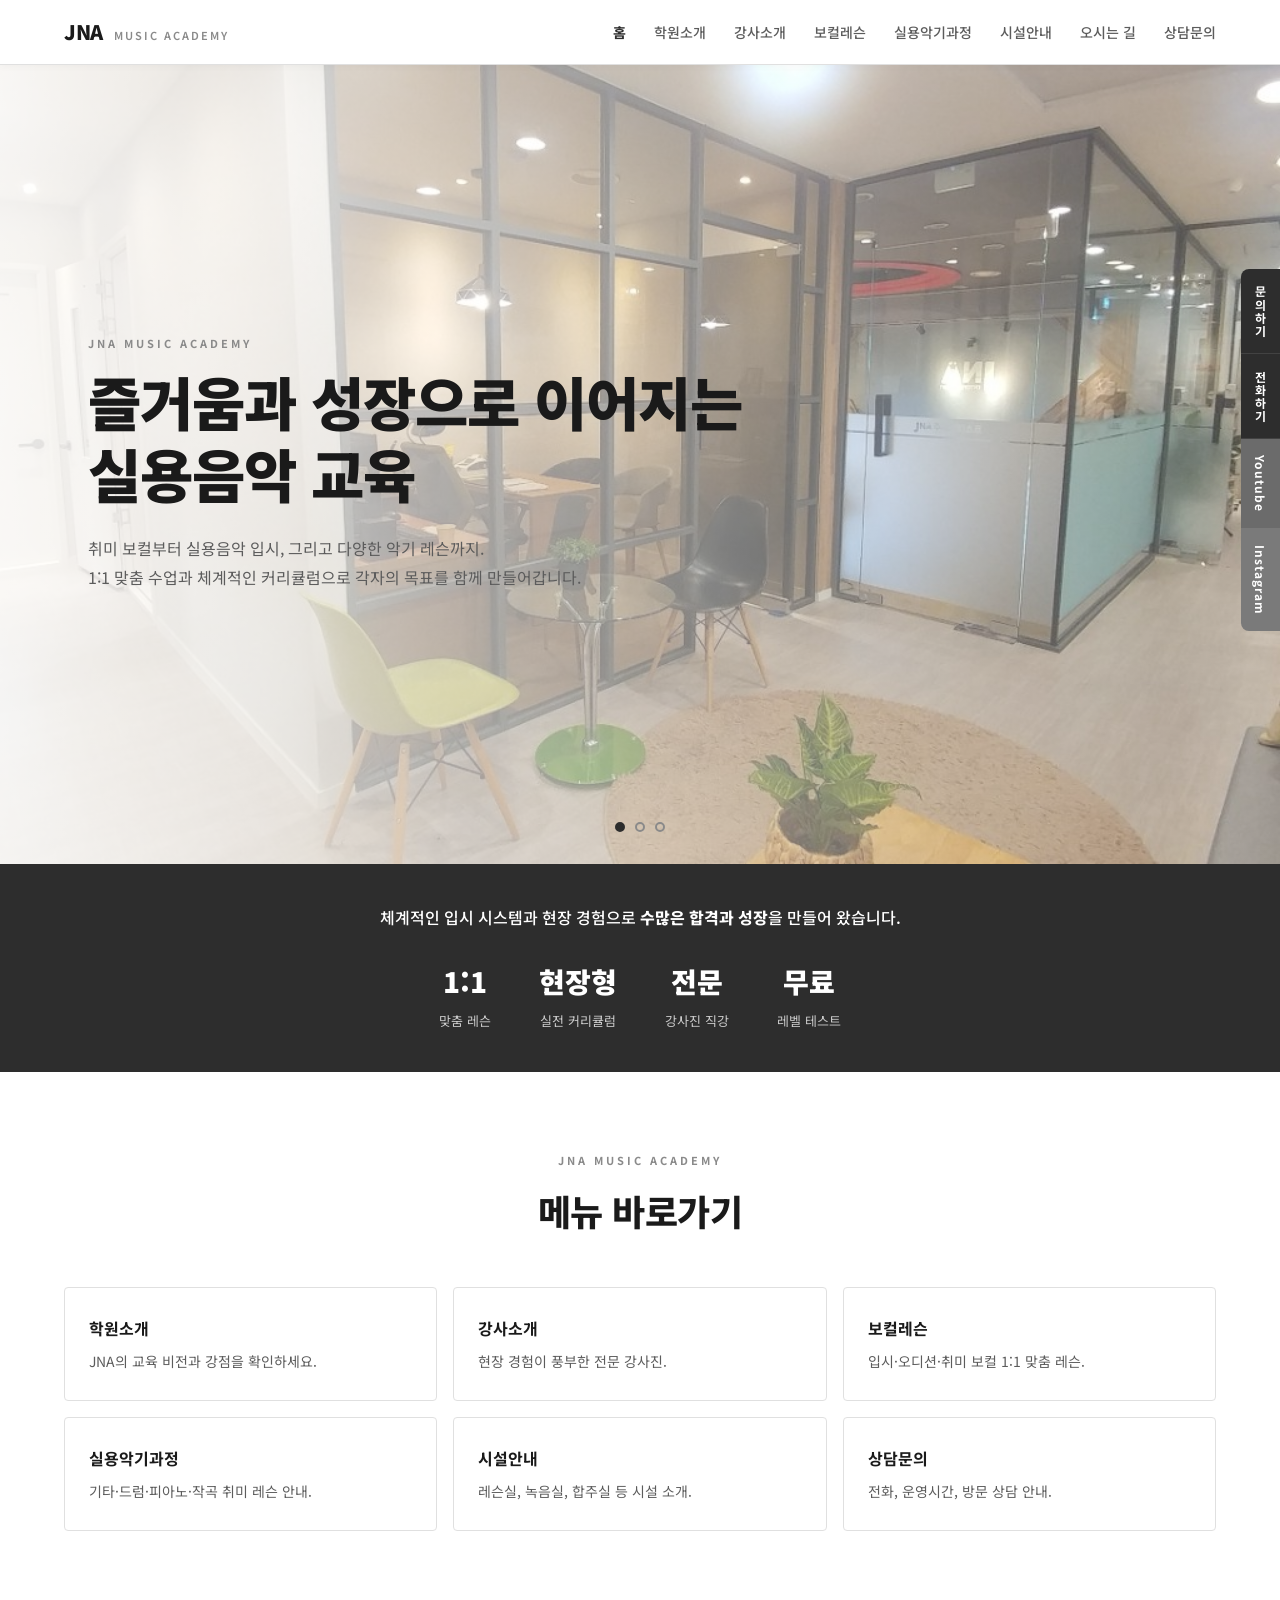
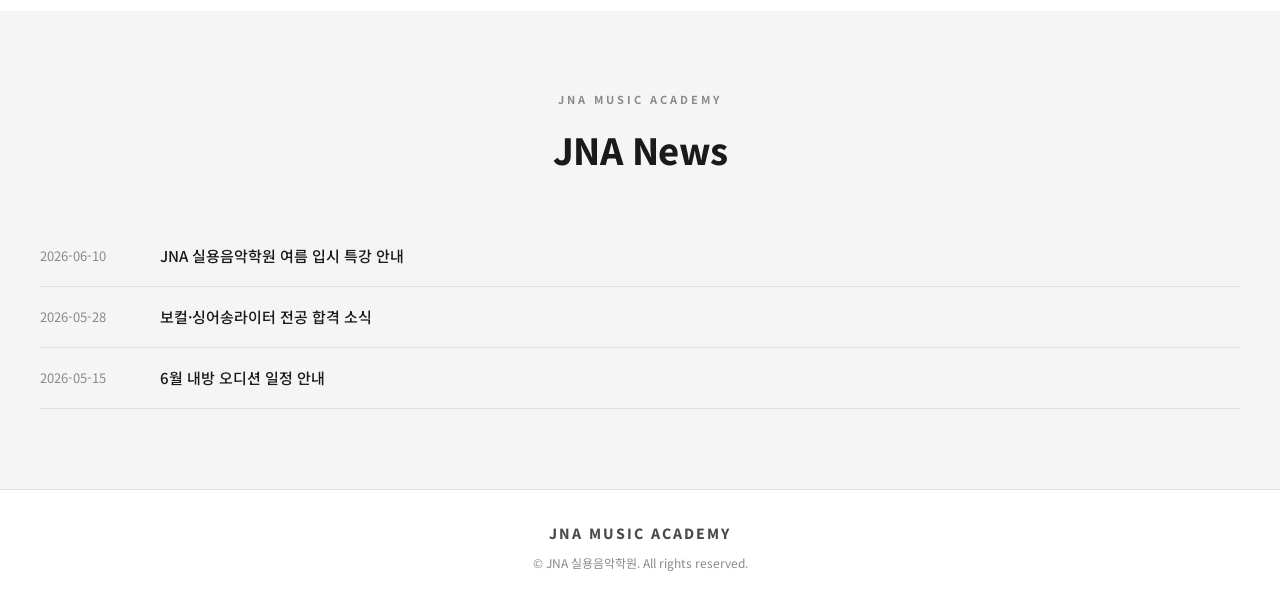
==== commit f4b54ef7: "사무실 작업 반영: 학원 시설 히어로 사진 3장 적용 Co-authored-by: Cursor <cursoragent@cursor.com>" ====
--- a/index.html
+++ b/index.html
@@ -17,7 +17,7 @@
   <div id="site-header"></div>
 
   <section class="hero">
-    <div class="hero-slide active">
+    <div class="hero-slide hero-slide--photo hero-slide--photo-1 active">
       <div class="hero-dim"></div>
       <div class="hero-content">
         <p class="brand-tag">JNA Music Academy</p>
@@ -25,19 +25,11 @@
         <p class="hero-sub">취미 보컬부터 실용음악 입시, 그리고 다양한 악기 레슨까지.<br>1:1 맞춤 수업과 체계적인 커리큘럼으로 각자의 목표를 함께 만들어갑니다.</p>
       </div>
     </div>
-    <div class="hero-slide">
-      <div class="hero-dim"></div>
-      <div class="hero-content">
-        <p class="brand-tag">JNA Music Academy</p>
-        <h1>1:1 맞춤 레슨으로<br>성장과 변화를 함께</h1>
+    <div class="hero-slide hero-slide--photo hero-slide--photo-2">
         <p class="hero-sub">입시를 준비하는 학생부터 성인 취미반까지.<br>각자의 목표에 맞춘 체계적인 커리큘럼을 제공합니다.</p>
       </div>
     </div>
-    <div class="hero-slide">
-      <div class="hero-dim"></div>
-      <div class="hero-content">
-        <p class="brand-tag">JNA Music Academy</p>
-        <h1>배움에서 무대까지<br>함께하는 음악 교육</h1>
+    <div class="hero-slide hero-slide--photo hero-slide--photo-3">
         <p class="hero-sub">레슨실에서 익힌 실력을<br>녹음과 공연 등 다양한 경험으로 이어갑니다.</p>
       </div>
     </div>
--- a/styles.css
+++ b/styles.css
@@ -232,6 +232,22 @@
 
 .hero-slide.active { opacity: 1; }
 
+.hero-slide--photo .hero-dim {
+  background: linear-gradient(90deg, rgba(255,255,255,0.88) 0%, rgba(255,255,255,0.55) 45%, rgba(255,255,255,0.15) 100%);
+}
+
+.hero-slide--photo-1 {
+  background: url('images/hero-slide-1.png') center / cover no-repeat;
+}
+
+.hero-slide--photo-2 {
+  background: url('images/hero-slide-2.png') center / cover no-repeat;
+}
+
+.hero-slide--photo-3 {
+  background: url('images/hero-slide-3.png') center / cover no-repeat;
+}
+
 .hero-dim {
   position: absolute;
   inset: 0;
--- a/images.css
+++ b/images.css
@@ -1,28 +1,7 @@
 /* 실용음악학원 — 보컬·악기·녹음·무대 관련 임시 사진 (Pexels) */
 
 :root {
-  --img-hero-1: url('https://images.pexels.com/photos/7607288/pexels-photo-7607288.jpeg?auto=compress&cs=tinysrgb&w=1920');
-  --img-hero-2: url('https://images.pexels.com/photos/7688360/pexels-photo-7688360.jpeg?auto=compress&cs=tinysrgb&w=1920');
-  --img-hero-3: url('https://images.pexels.com/photos/3756944/pexels-photo-3756944.jpeg?auto=compress&cs=tinysrgb&w=1920');
   --img-sub-about: url('https://images.pexels.com/photos/8460851/pexels-photo-8460851.jpeg?auto=compress&cs=tinysrgb&w=1600');
-}
-
-.hero-slide {
-  background-size: cover;
-  background-position: center;
-  background-repeat: no-repeat;
-}
-
-.hero-slide:nth-child(1) {
-  background-image: linear-gradient(rgba(255, 255, 255, 0.5), rgba(255, 255, 255, 0.62)), var(--img-hero-1);
-}
-
-.hero-slide:nth-child(2) {
-  background-image: linear-gradient(rgba(255, 255, 255, 0.5), rgba(255, 255, 255, 0.62)), var(--img-hero-2);
-}
-
-.hero-slide:nth-child(3) {
-  background-image: linear-gradient(rgba(255, 255, 255, 0.5), rgba(255, 255, 255, 0.62)), var(--img-hero-3);
 }
 
 .sub-visual-bg {
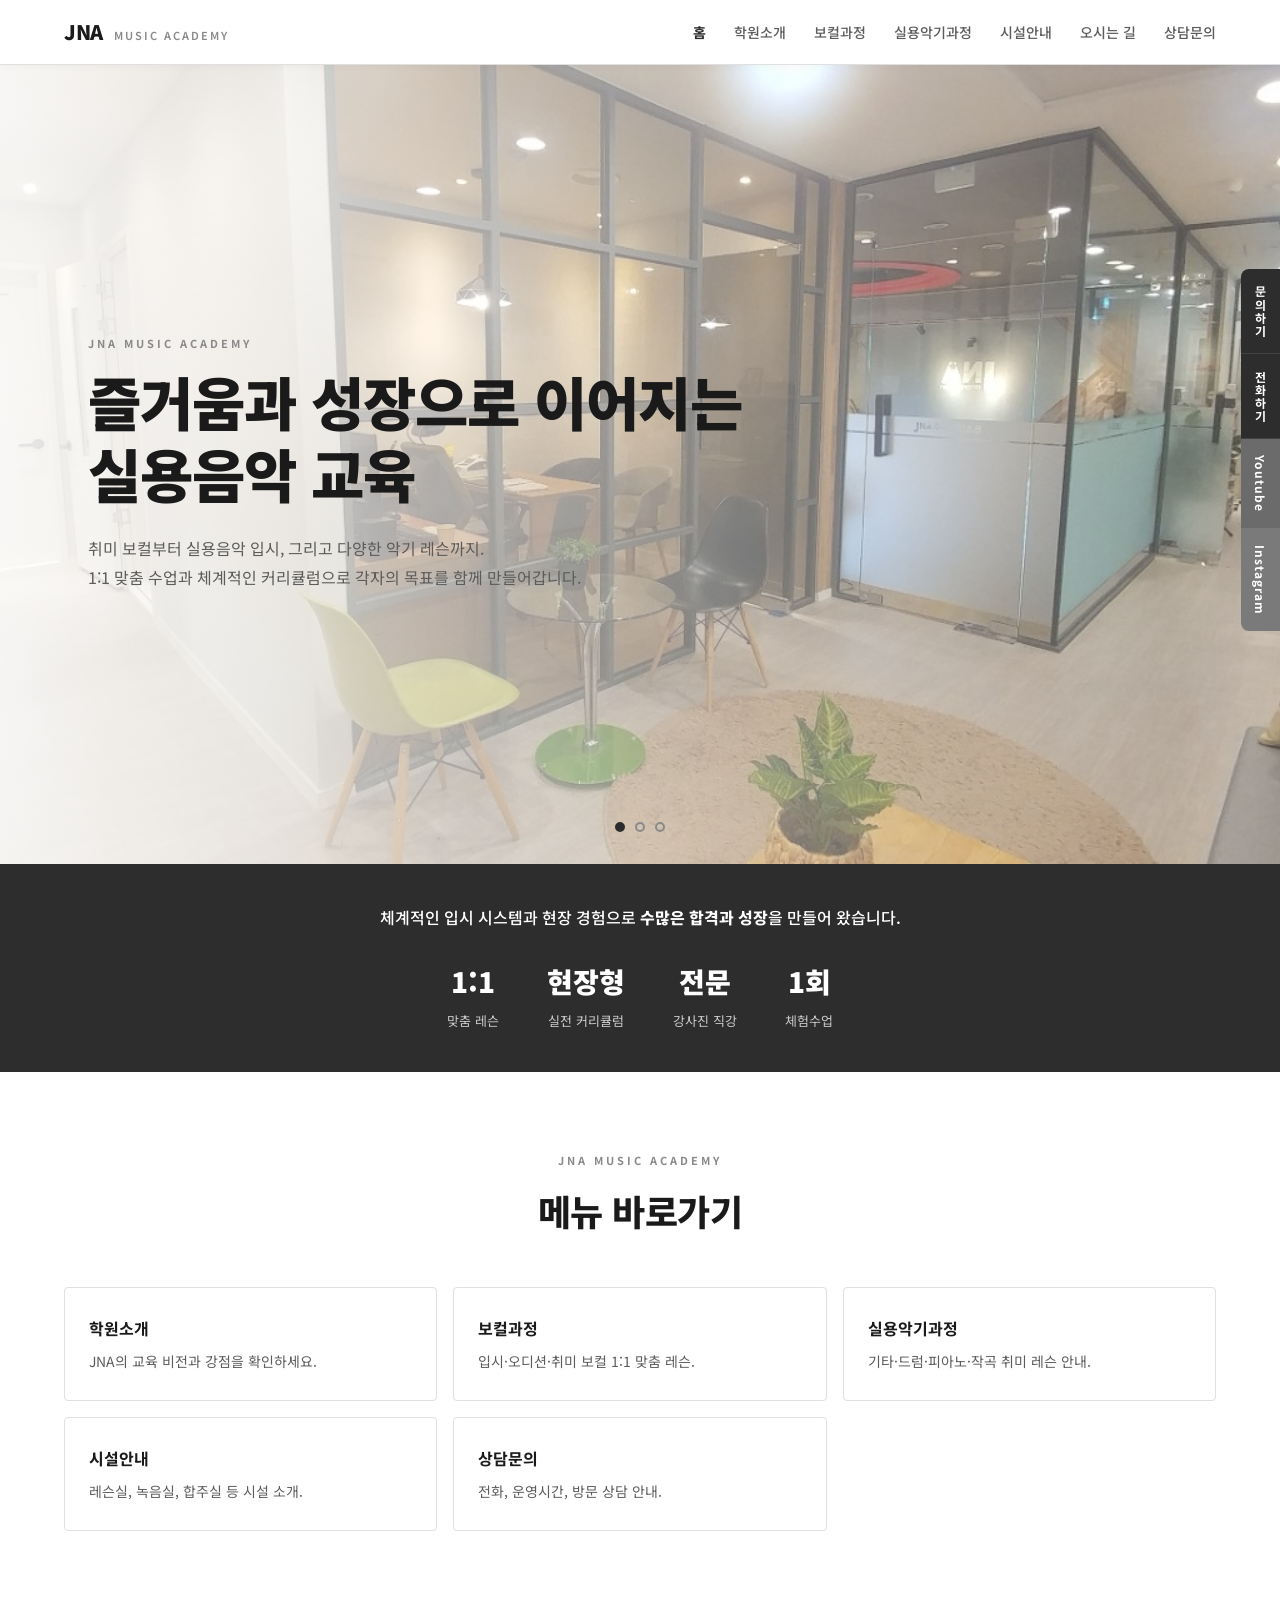
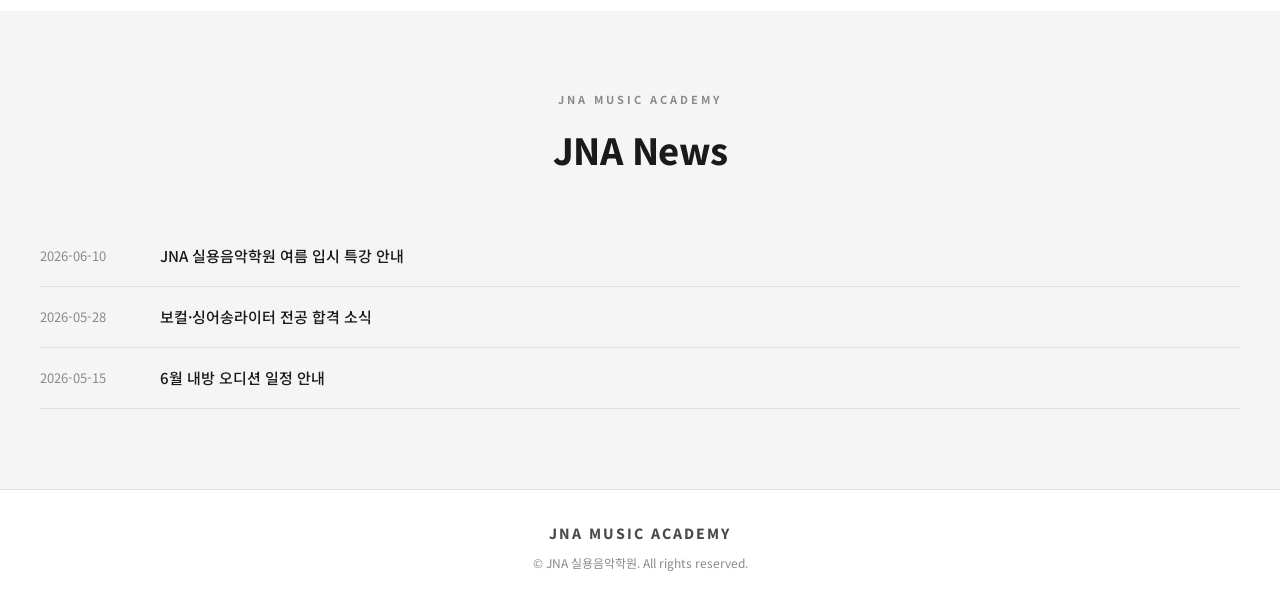
==== commit fd9e92f8: "Update site content, course card images, and YouTube embed support. Add favicon, vocal/program photo" ====
--- a/index.html
+++ b/index.html
@@ -5,6 +5,7 @@
   <meta name="viewport" content="width=device-width, initial-scale=1.0">
   <meta name="description" content="JNA 실용음악학원 — 보컬, 작곡·편곡, 프로듀싱, 실용음악 입시 전문">
   <title>JNA 실용음악학원</title>
+  <link rel="icon" href="favicon.svg" type="image/svg+xml">
   <link rel="preconnect" href="https://fonts.googleapis.com">
   <link rel="preconnect" href="https://fonts.gstatic.com" crossorigin>
   <link href="https://fonts.googleapis.com/css2?family=Noto+Sans+KR:wght@400;500;600;700;800;900&display=swap" rel="stylesheet">
@@ -26,10 +27,18 @@
       </div>
     </div>
     <div class="hero-slide hero-slide--photo hero-slide--photo-2">
+      <div class="hero-dim"></div>
+      <div class="hero-content">
+        <p class="brand-tag">JNA Music Academy</p>
+        <h1>1:1 맞춤 레슨으로<br>성장과 변화를 함께</h1>
         <p class="hero-sub">입시를 준비하는 학생부터 성인 취미반까지.<br>각자의 목표에 맞춘 체계적인 커리큘럼을 제공합니다.</p>
       </div>
     </div>
     <div class="hero-slide hero-slide--photo hero-slide--photo-3">
+      <div class="hero-dim"></div>
+      <div class="hero-content">
+        <p class="brand-tag">JNA Music Academy</p>
+        <h1>배움에서 무대까지<br>함께하는 음악 교육</h1>
         <p class="hero-sub">레슨실에서 익힌 실력을<br>녹음과 공연 등 다양한 경험으로 이어갑니다.</p>
       </div>
     </div>
@@ -47,7 +56,7 @@
         <div class="stat-item"><strong>1:1</strong><span>맞춤 레슨</span></div>
         <div class="stat-item"><strong>현장형</strong><span>실전 커리큘럼</span></div>
         <div class="stat-item"><strong>전문</strong><span>강사진 직강</span></div>
-        <div class="stat-item"><strong>무료</strong><span>레벨 테스트</span></div>
+        <div class="stat-item"><strong>1회</strong><span>체험수업</span></div>
       </div>
     </div>
   </section>
@@ -63,12 +72,14 @@
           <h3>학원소개</h3>
           <p>JNA의 교육 비전과 강점을 확인하세요.</p>
         </a>
+        <!-- 강사소개 (잠시 비공개)
         <a href="teachers.html" class="home-link-card">
           <h3>강사소개</h3>
           <p>현장 경험이 풍부한 전문 강사진.</p>
         </a>
+        -->
         <a href="vocal.html" class="home-link-card">
-          <h3>보컬레슨</h3>
+          <h3>보컬과정</h3>
           <p>입시·오디션·취미 보컬 1:1 맞춤 레슨.</p>
         </a>
         <a href="programs.html" class="home-link-card">
--- a/images.css
+++ b/images.css
@@ -1,7 +1,7 @@
 /* 실용음악학원 — 보컬·악기·녹음·무대 관련 임시 사진 (Pexels) */
 
 :root {
-  --img-sub-about: url('https://images.pexels.com/photos/8460851/pexels-photo-8460851.jpeg?auto=compress&cs=tinysrgb&w=1600');
+  --img-sub-about: url('images/about-banner.png');
 }
 
 .sub-visual-bg {
@@ -15,26 +15,16 @@
 }
 
 .about-intro-img {
-  background-image: url('https://images.pexels.com/photos/6139045/pexels-photo-6139045.jpeg?auto=compress&cs=tinysrgb&w=900');
+  background-image: url('images/about-intro.png');
   background-size: cover;
   background-position: center;
   background-repeat: no-repeat;
 }
 
-.about-intro-img span {
-  display: none;
-}
-
-.goal-img--1 {
-  background-image: url('https://images.pexels.com/photos/7688369/pexels-photo-7688369.jpeg?auto=compress&cs=tinysrgb&w=700');
-}
-
-.goal-img--2 {
-  background-image: url('https://images.pexels.com/photos/7861497/pexels-photo-7861497.jpeg?auto=compress&cs=tinysrgb&w=700');
-}
-
+.goal-img--1,
+.goal-img--2,
 .goal-img--3 {
-  background-image: url('https://images.pexels.com/photos/6956442/pexels-photo-6956442.jpeg?auto=compress&cs=tinysrgb&w=700');
+  background: none;
 }
 
 .course-feature-img,
@@ -60,7 +50,7 @@
 
 .sub-visual--programs .sub-visual-bg {
   background-image: linear-gradient(rgba(0, 0, 0, 0.48), rgba(0, 0, 0, 0.48)),
-    url('https://images.pexels.com/photos/2109969/pexels-photo-2109969.jpeg?auto=compress&cs=tinysrgb&w=1600');
+    url('images/programs-banner.png?v=2');
 }
 
 .sub-visual--vocal .sub-visual-bg {
@@ -70,7 +60,7 @@
 
 .sub-visual--facility .sub-visual-bg {
   background-image: linear-gradient(rgba(0, 0, 0, 0.48), rgba(0, 0, 0, 0.48)),
-    url('https://images.pexels.com/photos/7986578/pexels-photo-7986578.jpeg?auto=compress&cs=tinysrgb&w=1600');
+    url('images/facility-banner.png');
 }
 
 .sub-visual--teachers .sub-visual-bg {
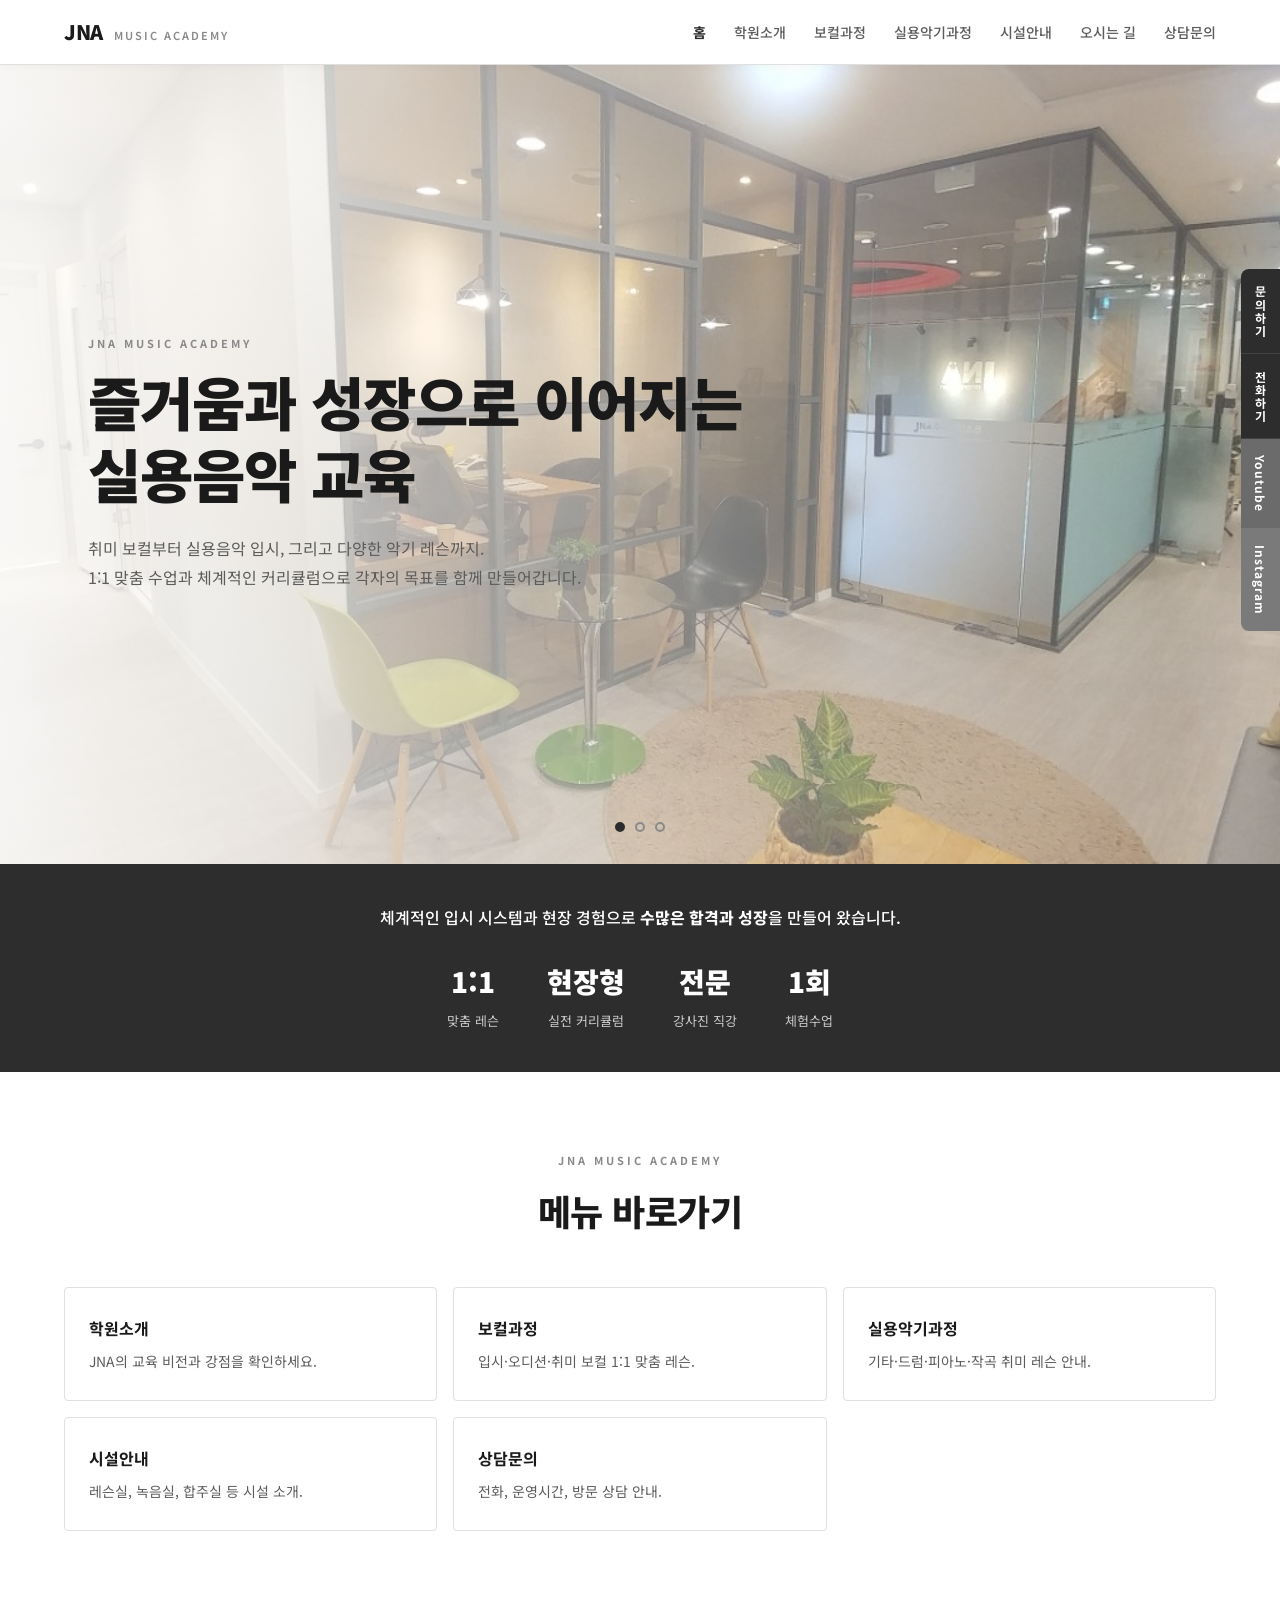
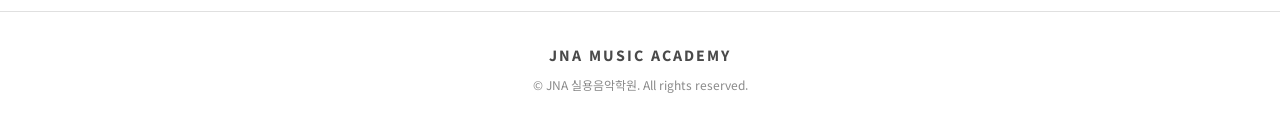
==== commit 46a1efc4: "Add custom vocal course photos, update branch directions, and remove home news. Co-authored-by: Curs" ====
--- a/index.html
+++ b/index.html
@@ -96,33 +96,6 @@
         </a>
       </div>
     </section>
-
-    <section class="section section--news">
-      <div class="section-head">
-        <p class="brand-tag">JNA Music Academy</p>
-        <h2>JNA News</h2>
-      </div>
-      <ul class="news-list">
-        <li>
-          <a href="#">
-            <span class="news-date">2026-06-10</span>
-            <span class="news-title">JNA 실용음악학원 여름 입시 특강 안내</span>
-          </a>
-        </li>
-        <li>
-          <a href="#">
-            <span class="news-date">2026-05-28</span>
-            <span class="news-title">보컬·싱어송라이터 전공 합격 소식</span>
-          </a>
-        </li>
-        <li>
-          <a href="#">
-            <span class="news-date">2026-05-15</span>
-            <span class="news-title">6월 내방 오디션 일정 안내</span>
-          </a>
-        </li>
-      </ul>
-    </section>
   </main>
 
   <div id="site-footer"></div>
